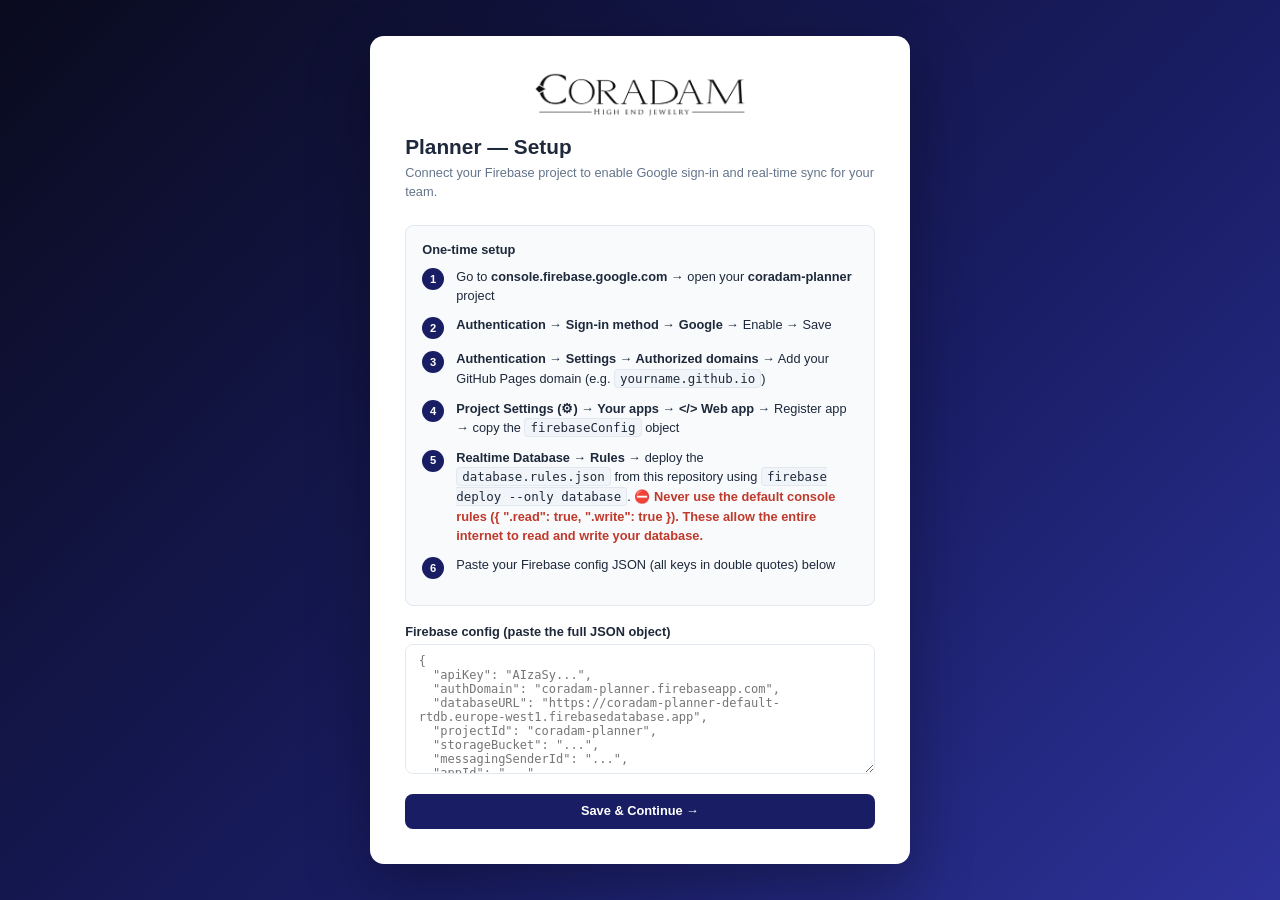
==== index.html @ 87c9b2e6 "Adding team manager role" ====
<!DOCTYPE html>
<html lang="en">
<head>
  <meta charset="UTF-8">
  <meta name="viewport" content="width=device-width, initial-scale=1.0">
  <title>Coradam Planner</title>
  <link rel="icon" type="image/x-icon" href="favicon.ico">
  <link rel="apple-touch-icon" href="favicon-192.png">

  <script src="https://www.gstatic.com/firebasejs/9.23.0/firebase-app-compat.js"></script>
  <script src="https://www.gstatic.com/firebasejs/9.23.0/firebase-auth-compat.js"></script>
  <script src="https://www.gstatic.com/firebasejs/9.23.0/firebase-database-compat.js"></script>
  <script src="https://www.gstatic.com/firebasejs/9.23.0/firebase-storage-compat.js"></script>

  <meta http-equiv="Content-Security-Policy" content="
    default-src 'self';
    script-src 'self' https://www.gstatic.com https://apis.google.com https://*.firebasedatabase.app;
    style-src 'self';
    img-src 'self' data: https://lh3.googleusercontent.com https://*.googleusercontent.com https:;
    connect-src 'self' https://www.gstatic.com https://*.googleapis.com https://*.firebaseapp.com https://*.firebasedatabase.app wss://*.firebasedatabase.app https://*.firebaseio.com wss://*.firebaseio.com https://securetoken.googleapis.com https://identitytoolkit.googleapis.com https://www.googleapis.com https://firebasestorage.googleapis.com;
    frame-src 'self' https://accounts.google.com https://*.firebaseapp.com https://*.google.com;
    font-src 'self';
    object-src 'none';
    base-uri 'self';
  ">

  <link rel="stylesheet" href="style.css">
</head>
<body>
<div class="spin-ov" id="spin"><div class="spinner"></div></div>
<div class="toast" id="toast"></div>
<div id="tip"></div>

<!-- ══════════════════════════════
     SETUP SCREEN
══════════════════════════════ -->
<div id="s-setup" class="screen">
  <div class="center-bg">
    <div class="center-card mw-540">
      <img src="coradam-logo.png" alt="Coradam" class="logo-h48">
      <div class="card-h">Planner — Setup</div>
      <p class="card-sub">Connect your Firebase project to enable Google sign-in and real-time sync for your team.</p>

      <div class="info-box">
        <p class="info-box-title">One-time setup</p>
        <div class="step"><div class="step-n">1</div><div>Go to <strong>console.firebase.google.com</strong> → open your <strong>coradam-planner</strong> project</div></div>
        <div class="step"><div class="step-n">2</div><div><strong>Authentication → Sign-in method → Google</strong> → Enable → Save</div></div>
        <div class="step"><div class="step-n">3</div><div><strong>Authentication → Settings → Authorized domains</strong> → Add your GitHub Pages domain (e.g. <code>yourname.github.io</code>)</div></div>
        <div class="step"><div class="step-n">4</div><div><strong>Project Settings (⚙) → Your apps → &lt;/&gt; Web app</strong> → Register app → copy the <code>firebaseConfig</code> object</div></div>
        <div class="step"><div class="step-n">5</div><div><strong>Realtime Database → Rules</strong> → deploy the <code>database.rules.json</code> from this repository using <code>firebase deploy --only database</code>. <strong class="step-warning">⛔ Never use the default console rules ({ ".read": true, ".write": true }). These allow the entire internet to read and write your database.</strong></div></div>
        <div class="step"><div class="step-n">6</div><div>Paste your Firebase config JSON (all keys in double quotes) below</div></div>
      </div>

      <div class="fg">
        <label class="lbl">Firebase config (paste the full JSON object)</label>
        <textarea id="setup-cfg" class="inp ta textarea-code" placeholder='{&#10;  "apiKey": "AIzaSy...",&#10;  "authDomain": "coradam-planner.firebaseapp.com",&#10;  "databaseURL": "https://coradam-planner-default-rtdb.europe-west1.firebasedatabase.app",&#10;  "projectId": "coradam-planner",&#10;  "storageBucket": "...",&#10;  "messagingSenderId": "...",&#10;  "appId": "..."&#10;}'></textarea>
      </div>
      <div id="setup-err" class="err-msg"></div>
      <button id="btn-setup-save" class="btn btn-p btn-blk">Save &amp; Continue →</button>
    </div>
  </div>
</div>

<!-- ══════════════════════════════
     LOGIN SCREEN
══════════════════════════════ -->
<div id="s-login" class="screen">
  <div class="center-bg">
    <div class="center-card mw-360">
      <img src="coradam-logo.png" alt="Coradam" class="logo-h52">
      <p class="card-sub">Sign in with your Coradam Google account to continue.</p>
      <button id="btn-google-signin" class="btn-google">
        <svg class="g-logo" viewBox="0 0 48 48"><path fill="#EA4335" d="M24 9.5c3.54 0 6.71 1.22 9.21 3.6l6.85-6.85C35.9 2.38 30.47 0 24 0 14.62 0 6.51 5.38 2.56 13.22l7.98 6.19C12.43 13.72 17.74 9.5 24 9.5z"/><path fill="#4285F4" d="M46.98 24.55c0-1.57-.15-3.09-.38-4.55H24v9.02h12.94c-.58 2.96-2.26 5.48-4.78 7.18l7.73 6c4.51-4.18 7.09-10.36 7.09-17.65z"/><path fill="#FBBC05" d="M10.53 28.59c-.48-1.45-.76-2.99-.76-4.59s.27-3.14.76-4.59l-7.98-6.19C.92 16.46 0 20.12 0 24c0 3.88.92 7.54 2.56 10.78l7.97-6.19z"/><path fill="#34A853" d="M24 48c6.48 0 11.93-2.13 15.89-5.81l-7.73-6c-2.18 1.48-4.97 2.31-8.16 2.31-6.26 0-11.57-4.22-13.47-9.91l-7.98 6.19C6.51 42.62 14.62 48 24 48z"/></svg>
        Sign in with Google
      </button>
      <div id="login-err" class="err-msg login-err-mt"></div>
      <p class="auth-note">Only <strong>@coradam.com</strong> accounts are authorised.</p>
      <button id="btn-setup-reset" class="btn btn-s btn-sm cfg-btn">⚙ Change Firebase config</button>
    </div>
  </div>
</div>

<!-- CONTROLLER CALENDAR -->
<div id="s-cal" class="screen">
  <header class="hdr">
    <div class="hdr-l">
      <img src="coradam-logo.png" class="hdr-logo" alt="Coradam">
      <span id="hdr-cal-name" class="hdr-meta"></span>
    </div>

    <div class="hdr-r">
      <div class="hdr-actions hdr-actions-main">
        <button class="btn btn-avail btn-sm" id="btn-avail-open">🗓 Set Availability</button>
      </div>

      <div class="hdr-actions hdr-actions-user">
        <img id="hdr-avatar" class="hdr-avatar d-none" src="" alt="">
        <span class="hdr-name" id="hdr-cal-user"></span>
        <button class="btn btn-g btn-sm" id="btn-go-profile">⚙</button>
        <button class="btn btn-g btn-sm" id="btn-signout-cal">Sign out</button>
      </div>
    </div>
  </header>

  <div class="cal-wrap">
    <div class="cal-nav">
      <div class="cal-nav-side cal-nav-prev">
        <button class="btn btn-s btn-sm" id="btn-cal-prev">← Prev</button>
      </div>

      <div class="cal-nav-main">
        <div class="cal-lbl" id="cal-lbl"></div>

        <div class="vt-btns">
          <button class="vt-btn on" id="vt-month">Month</button>
          <button class="vt-btn" id="vt-week">Week</button>
          <button class="vt-btn" id="vt-list">List</button>
        </div>

        <div class="legend" id="cal-legend">
          <div class="leg-i"><div class="leg-d ld-f"></div>Full Day</div>
          <div class="leg-i"><div class="leg-d ld-a"></div>Half AM</div>
          <div class="leg-i"><div class="leg-d ld-p"></div>Half PM</div>
          <div class="leg-i"><div class="leg-d ld-av"></div>Available</div>
          <div class="leg-i"><div class="leg-d ld-un"></div>Unavailable</div>
        </div>
      </div>

      <div class="cal-nav-side cal-nav-next">
        <button class="btn btn-s btn-sm" id="btn-cal-next">Next →</button>
      </div>
    </div>

    <div class="cal-grid" id="cal-grid">
      <div class="cal-hdr">Mon</div><div class="cal-hdr">Tue</div><div class="cal-hdr">Wed</div>
      <div class="cal-hdr">Thu</div><div class="cal-hdr">Fri</div><div class="cal-hdr">Sat</div>
      <div class="cal-hdr">Sun</div>
    </div>
    <div id="cal-week" class="d-none"></div>
    <div id="cal-list" class="d-none"></div>
  </div>
</div>

<!-- ADMIN DASHBOARD -->
<div id="s-adm" class="screen">
  <header class="hdr">
    <div class="hdr-l">
      <img src="coradam-logo.png" class="hdr-logo" alt="Coradam">
    </div>

    <div class="hdr-r">
      <div class="hdr-actions hdr-actions-main">
        <div class="ntabs">
          <div class="ntab on" id="nt-tl">Timeline</div>
          <div class="ntab" id="nt-wk">Week</div>
          <div class="ntab" id="nt-ls">List</div>
          <div class="ntab" id="nt-rp">Reports</div>
        </div>
      </div>

      <div class="hdr-actions hdr-actions-user">
        <button class="btn btn-g btn-sm" id="btn-adm-refresh">↻</button>
        <button class="btn btn-g btn-sm" id="btn-adm-csv">⬆ CSV</button>
        <button class="btn btn-g btn-sm" id="btn-adm-offday">🏖 Off Day</button>
        <button class="btn btn-g btn-sm" id="btn-adm-settings">⚙ Settings</button>
        <img id="adm-avatar" class="hdr-avatar d-none" src="" alt="">
        <button class="btn btn-g btn-sm" id="btn-signout-adm">Sign out</button>
      </div>
    </div>
  </header>

  <div class="adm-wrap">
    <div class="stats-grid" id="adm-stats"></div>
    <div class="country-bar" id="country-bar"></div>

    <div class="fbar" id="adm-fbar">
      <div class="fg-f">
        <span class="flbl">Month</span>
        <input type="month" id="f-mo" class="fsel">
      </div>
      <div class="fg-f">
        <span class="flbl">Controller</span>
        <select id="f-us" class="fsel"><option value="">All controllers</option></select>
      </div>
      <div class="fg-f">
        <span class="flbl">Client</span>
        <select id="f-cl" class="fsel"><option value="">All clients</option></select>
      </div>
      <div class="fg-f">
        <span class="flbl">Factory</span>
        <select id="f-fa" class="fsel"><option value="">All factories</option></select>
      </div>
      <button class="btn btn-s btn-sm adm-clear-btn" id="btn-adm-clear">✕ Clear</button>
    </div>

    <div id="vw-tl">
      <div class="cal-nav adm-nav">
        <div class="cal-nav-side cal-nav-prev">
          <button class="btn btn-s btn-sm" id="btn-adm-prev">← Prev</button>
        </div>

        <div class="cal-nav-main">
          <div class="cal-lbl" id="adm-lbl"></div>
        </div>

        <div class="cal-nav-side cal-nav-next">
          <button class="btn btn-s btn-sm" id="btn-adm-next">Next →</button>
        </div>
      </div>

      <div class="tl-scroll">
        <table class="tl" id="tl-tbl"></table>
      </div>

      <div class="leg-row">
        <span class="leg-label">Each cell: AM ▲ / PM ▼</span>
        <div class="leg-i"><div class="leg-sw" style="background:var(--full)"></div>Booked (any slot)</div>
        <div class="leg-i"><div class="leg-sw leg-sw-avail"></div>Available</div>
        <div class="leg-i"><div class="leg-sw leg-sw-unavail"></div>Unavailable</div>
        <div class="leg-i"><div class="leg-sw" style="background:#fb923c"></div>Holiday</div>
        <div class="leg-i"><div class="leg-sw" style="background:#f472b6"></div>Sick day</div>
        <div class="leg-i"><div class="leg-sw leg-sw-free"></div>Free — click to book</div>
      </div>
    </div>

    <div id="vw-wk" class="d-none"><div id="wk-content"></div></div>
    <div id="vw-ls" class="d-none"><div id="ls-content"></div></div>

    <div id="vw-rp" style="display:none">
      <div class="rp-toolbar">
        <div class="rp-tb-grp">
          <label class="flbl">Year</label>
          <select id="rp-year" class="fsel"></select>
        </div>
        <div class="rp-tb-grp">
          <label class="flbl">Month</label>
          <select id="rp-month" class="fsel">
            <option value="0">Full year</option>
            <option value="1">January</option>
            <option value="2">February</option>
            <option value="3">March</option>
            <option value="4">April</option>
            <option value="5">May</option>
            <option value="6">June</option>
            <option value="7">July</option>
            <option value="8">August</option>
            <option value="9">September</option>
            <option value="10">October</option>
            <option value="11">November</option>
            <option value="12">December</option>
            <option disabled>──────────</option>
            <option value="q1">Q1 — Jan · Feb · Mar</option>
            <option value="q2">Q2 — Apr · May · Jun</option>
            <option value="q3">Q3 — Jul · Aug · Sep</option>
            <option value="q4">Q4 — Oct · Nov · Dec</option>
          </select>
        </div>
        <button class="btn btn-p btn-sm" id="btn-rp-apply">Apply</button>
      </div>

      <div class="rp-section">
        <div class="rp-card">
          <div class="rp-card-t">Controller Utilisation</div>
          <div class="rp-util-legend">
            <span class="rp-leg-dot rp-leg-full"></span>Full Day booked
            <span class="rp-leg-dot rp-leg-am"></span>Half AM booked
            <span class="rp-leg-dot rp-leg-pm"></span>Half PM booked
            <span class="rp-leg-dot" style="background:#86efac"></span>Available (unbooked)
          </div>
          <div id="rp-util-body"></div>
        </div>
      </div>

      <div class="rp-grid">
        <div class="rp-card">
          <div class="rp-card-t">Bookings by Client</div>
          <div id="rp-cli-body"></div>
        </div>
        <div class="rp-card">
          <div class="rp-card-t">Quantity Trend</div>
          <div id="rp-trend-body"></div>
        </div>
      </div>
    </div>
  </div>
</div>

<!-- ══════════════════════════════
     SETTINGS
══════════════════════════════ -->
<div id="s-set" class="screen">
  <header class="hdr">
    <div class="hdr-l"><img src="coradam-logo.png" class="hdr-logo" alt="Coradam"> <span class="sett-sub">Settings</span></div>
    <div class="hdr-r">
      <button class="btn btn-g btn-sm" id="hdr-set-back">← Back</button>
      <button class="btn btn-g btn-sm" id="btn-signout-set">Sign out</button>
    </div>
  </header>
  <div class="set-wrap">
    <div id="set-admin-tabs">
      <div class="stabs">
        <div class="stab on" id="stab-users">👥 Controllers</div>
        <div class="stab" id="stab-clients">🏭 Clients</div>
        <div class="stab" id="stab-data">💾 Data</div>
        <div class="stab" id="stab-freshbooks">🔗 Freshbooks</div>
      </div>

      <div id="gt-users" class="gtab on">
        <div class="set-card">
          <div class="set-head"><span>Controllers</span><button class="btn btn-p btn-sm" id="btn-invite-ctrl">+ Add Team Member</button></div>
          <div class="ov-x-auto"><table class="utab">
            <thead><tr><th>Name</th><th>Email</th><th>Country</th><th>Clients</th><th>Status</th><th>Edit</th></tr></thead>
            <tbody id="u-tbody"></tbody>
          </table></div>
        </div>
        <!-- Team Managers section (shown when at least one team_manager exists) -->
        <div class="set-card set-card-mt" id="u-mgr-section" style="display:none">
          <div class="set-head"><span>Team Managers</span></div>
          <div class="ov-x-auto"><table class="utab">
            <thead><tr><th>Name</th><th>Email</th><th>Assigned Controllers</th><th>Status</th><th>Edit</th></tr></thead>
            <tbody id="u-mgr-tbody"></tbody>
          </table></div>
        </div>
      </div>

      <div id="gt-clients" class="gtab">
        <div class="set-card">
          <div class="set-head"><span>Client List</span><div class="set-head-flex"><button class="btn btn-s btn-sm" id="btn-import-csv">⬆ Import from CSV</button><button class="btn btn-p btn-sm" id="btn-add-client">+ Add client</button></div></div>
          <div class="ov-x-auto"><table class="utab">
            <thead><tr><th>Client</th><th>Factories</th><th>Assigned controllers</th><th>Edit</th></tr></thead>
            <tbody id="c-tbody"></tbody>
          </table></div>
        </div>
      </div>

      <div id="gt-data" class="gtab">
        <div class="set-card">
          <div class="set-head">Danger Zone</div>
          <div class="danger-zone-btns">
            <button class="btn btn-d btn-sm" id="btn-wipe-all">⚠ Wipe ALL data</button>
            <button class="btn btn-s btn-sm" id="btn-change-cfg">🔧 Change Firebase config</button>
          </div>
        </div>
      </div>

      <div id="gt-freshbooks" class="gtab">
        <div class="tbl-empty">Loading Freshbooks…</div>
      </div>
    </div>

    <div id="set-profile" class="d-none mt-1rem">
      <div class="set-card">
        <div class="set-head">My Profile</div>
        <div class="p-1rem">
          <div class="fg">
            <label class="lbl">Country</label>
            <select id="profile-country" class="sel">
              <option value="">Select your country…</option>
              <option>Italy</option><option>Thailand</option><option>France</option>
              <option>Portugal</option><option>Spain</option><option>India</option>
            </select>
          </div>
          <button class="btn btn-p btn-sm" id="btn-save-profile">Save</button>
        </div>
      </div>
    </div>
  </div>
</div>

<!-- ══════════════════════════════
     MANAGER DASHBOARD (team_manager role)
══════════════════════════════ -->
<div id="s-mgr" class="screen">
  <header class="hdr">
    <div class="hdr-l">
      <img src="coradam-logo.png" class="hdr-logo" alt="Coradam">
      <span class="hdr-meta">Team Manager</span>
    </div>
    <div class="hdr-r">
      <div class="hdr-actions hdr-actions-user">
        <button class="btn btn-g btn-sm" id="btn-mgr-settings">⚙</button>
        <button class="btn btn-g btn-sm" id="btn-signout-mgr">Sign out</button>
      </div>
    </div>
  </header>

  <div class="mgr-wrap">
    <!-- Controller selector tabs -->
    <div class="mgr-ctrl-bar" id="mgr-ctrl-bar"></div>

    <!-- Controller panel -->
    <div class="mgr-panel" id="mgr-panel" style="display:none">
      <div class="mgr-panel-head">
        <div class="mgr-ctrl-name" id="mgr-ctrl-name"></div>
        <div class="mgr-panel-actions">
          <div class="mgr-nav" id="mgr-nav">
            <button class="btn btn-s btn-sm" id="btn-mgr-prev">← Prev</button>
            <span class="mgr-month-lbl" id="mgr-month-lbl"></span>
            <button class="btn btn-s btn-sm" id="btn-mgr-next">Next →</button>
          </div>
          <button class="btn btn-p btn-sm" id="btn-mgr-book" style="display:none">+ Booking</button>
          <button class="btn btn-avail btn-sm" id="btn-mgr-avail" style="display:none">🗓 Set Availability</button>
        </div>
      </div>

      <div class="mgr-tabs">
        <div class="mgr-tab on" id="mgr-tab-bookings">📌 Bookings</div>
        <div class="mgr-tab" id="mgr-tab-avail">🗓 Availability</div>
        <div class="mgr-tab" id="mgr-tab-docs">📁 Documents</div>
      </div>

      <div class="mgr-body" id="mgr-content-body"></div>
    </div>
  </div>
</div>

<!-- ══════════════════════════════
     MODALS
══════════════════════════════ -->

<!-- Booking modal -->
<div class="mov" id="m-slot">
  <div class="modal">
    <div class="mtitle" id="ms-title">Add Booking</div>
    <input type="hidden" id="ms-id">
    <input type="hidden" id="ms-for">
    <div id="ms-for-name" class="booking-for-note">👤 Booking for: <strong id="ms-for-label"></strong></div>
    <!-- Date — hidden in range/weekdays modes -->
    <div id="ms-single-date" class="fg">
      <label class="lbl">Date</label>
      <input type="date" id="ms-date" class="inp">
    </div>

    <!-- Recurrence (Add mode only — hidden in Edit) -->
    <div id="ms-recur-wrap">
      <div class="fg">
        <label class="lbl">Repeat <span class="lbl-opt">(opt.)</span></label>
        <select id="ms-repeat" class="sel">
          <option value="none">No repeat — single date</option>
          <option value="range">Date range — consecutive days</option>
          <option value="weekly">Weekly — same weekday, every week</option>
          <option value="weekdays">Custom days — choose weekdays + period</option>
          <option value="monthly">Monthly — same date each month</option>
        </select>
      </div>
      <div id="ms-rdate-range" class="d-none">
        <div class="row2">
          <div class="fg"><label class="lbl">From</label><input type="date" id="ms-from" class="inp"></div>
          <div class="fg"><label class="lbl">To</label><input type="date" id="ms-to" class="inp"></div>
        </div>
      </div>
      <div id="ms-runtil-wrap" class="fg d-none">
        <label class="lbl">Repeat until</label>
        <input type="date" id="ms-until" class="inp">
      </div>
      <div id="ms-rwd-wrap" class="fg d-none">
        <label class="lbl">Days of the week</label>
        <div class="wd-btns" id="ms-wd-btns">
          <button class="wd-btn" data-wd="0">Mon</button>
          <button class="wd-btn" data-wd="1">Tue</button>
          <button class="wd-btn" data-wd="2">Wed</button>
          <button class="wd-btn" data-wd="3">Thu</button>
          <button class="wd-btn" data-wd="4">Fri</button>
          <button class="wd-btn" data-wd="5">Sat</button>
          <button class="wd-btn" data-wd="6">Sun</button>
        </div>
      </div>
    </div>

    <div class="fg">
      <label class="lbl">Time slot</label>
      <div class="slot-btns">
        <button class="slt-btn" id="sb-f">🌅 Full Day</button>
        <button class="slt-btn" id="sb-a">🌤 Half AM</button>
        <button class="slt-btn" id="sb-p">🌇 Half PM</button>
      </div>
      <input type="hidden" id="ms-type">
    </div>
    <div class="fg"><label class="lbl">Client</label><select id="ms-client" class="sel"><option value="">Select client…</option></select></div>
    <div class="fg"><label class="lbl">Factory</label><select id="ms-factory" class="sel"><option value="">Select factory…</option></select></div>
    <div class="row2">
      <div class="fg"><label class="lbl">Expected Qty <span class="lbl-opt">(opt.)</span></label><input type="number" id="ms-eqty" class="inp inp-num" placeholder="—" min="0" step="1"></div>
      <div class="fg"><label class="lbl">Final Qty <span class="lbl-opt">(opt.)</span></label><input type="number" id="ms-fqty" class="inp inp-num" placeholder="—" min="0" step="1"></div>
    </div>
    <div class="fg"><label class="lbl">Notes <span class="lbl-opt">(opt.)</span></label><textarea id="ms-notes" class="inp ta" placeholder="Additional notes…"></textarea></div>
    <!-- Documents section — visible in edit mode only -->
    <div class="fg" id="ms-docs-wrap" style="display:none">
      <label class="lbl">Documents</label>
      <div id="ms-docs-list" class="docs-list"></div>
      <label class="btn btn-s btn-sm docs-upload-btn" id="ms-doc-upload-lbl">
        ⬆ Upload document
        <input type="file" id="ms-doc-input" accept=".pdf,.xlsx,.xls,.csv,.jpg,.jpeg,.png,.gif,.webp,.mp4,.mov,.avi" style="display:none">
      </label>
      <div id="ms-doc-status"></div>
    </div>
    <div id="ms-err" class="err-msg"></div>
    <div class="mfoot">
      <button class="btn btn-d btn-sm ml d-none" id="ms-del">Delete</button>
      <button class="btn btn-s" id="btn-cancel-slot">Cancel</button>
      <button class="btn btn-p" id="btn-save-slot">Save booking</button>
    </div>
  </div>
</div>

<!-- Day action picker -->
<div class="mov" id="m-day">
  <div class="modal modal-sm">
    <div class="mtitle" id="m-day-title">What would you like to do?</div>
    <div class="flex-col-gap">
      <button class="btn btn-p btn-blk" id="btn-day-book">📌 Add a booking</button>
      <button class="btn btn-avail btn-blk" id="btn-day-avail">🗓 Set availability for this day</button>
    </div>
    <div class="mfoot mfoot-mt">
      <button class="btn btn-s" id="btn-cancel-day">Cancel</button>
    </div>
  </div>
</div>

<!-- Availability modal -->
<div class="mov" id="m-avail">
  <div class="modal modal-lg">
    <div class="mtitle" id="ma-title">Set Availability</div>
    <input type="hidden" id="ma-id">
    <input type="hidden" id="ma-for">
    <div id="ma-for-note" class="booking-for-note" style="display:none">🗓 Setting availability for: <strong id="ma-for-label"></strong></div>

    <div class="fg">
      <label class="lbl">Status</label>
      <div class="avail-btns">
        <button class="av-btn" id="av-yes">✅ Available</button>
        <button class="av-btn" id="av-no">🚫 Unavailable</button>
      </div>
      <input type="hidden" id="ma-type">
    </div>

    <div class="fg">
      <label class="lbl">Time slot</label>
      <div class="slot-btns">
        <button class="slt-btn" id="ma-sb-f">🌅 Full Day</button>
        <button class="slt-btn" id="ma-sb-a">🌤 Half AM</button>
        <button class="slt-btn" id="ma-sb-p">🌇 Half PM</button>
      </div>
      <input type="hidden" id="ma-slot">
    </div>

    <div class="fg">
      <label class="lbl">Repeat</label>
      <select id="ma-repeat" class="sel">
        <option value="none">No repeat — single date</option>
        <option value="range">Date range — from … to …</option>
        <option value="weekly">Weekly — every week on this day</option>
        <option value="monthly">Monthly — every month on this date</option>
      </select>
    </div>

    <div id="ma-date-single" class="fg">
      <label class="lbl">Date</label>
      <input type="date" id="ma-date" class="inp">
    </div>

    <div id="ma-date-range" class="d-none">
      <div class="row2">
        <div class="fg"><label class="lbl">From</label><input type="date" id="ma-from" class="inp"></div>
        <div class="fg"><label class="lbl">To</label><input type="date" id="ma-to" class="inp"></div>
      </div>
    </div>

    <div id="ma-until-wrap" class="fg d-none">
      <label class="lbl">Repeat until</label>
      <input type="date" id="ma-until" class="inp">
    </div>

    <div class="fg"><label class="lbl">Note <span class="lbl-opt">(opt.)</span></label><input type="text" id="ma-note" class="inp" placeholder="e.g. School holidays"></div>

    <div id="ma-err" class="err-msg"></div>
    <div class="mfoot">
      <button class="btn btn-d btn-sm ml d-none" id="ma-del">Delete rule</button>
      <button class="btn btn-s" id="btn-cancel-avail">Cancel</button>
      <button class="btn btn-p" id="btn-save-avail">Save</button>
    </div>
  </div>
</div>

<!-- User edit modal (admin) -->
<div class="mov" id="m-user">
  <div class="modal">
    <div class="mtitle" id="mu-title">Edit</div>
    <input type="hidden" id="mu-uid">
    <div class="fg"><label class="lbl">Country</label>
      <select id="mu-country" class="sel">
        <option value="">Select…</option>
        <option>Italy</option><option>Thailand</option><option>France</option>
        <option>Portugal</option><option>Spain</option><option>India</option>
      </select>
    </div>
    <!-- Controller section: clients + weekly availability (for role=controller) -->
    <div id="mu-client-section">
      <div class="fg">
        <label class="lbl">Assigned clients</label>
        <div class="chk-list" id="mu-clients"></div>
      </div>
    </div>
    <div id="mu-avail-section">
      <div class="fg">
        <label class="lbl">Default weekly availability</label>
        <div class="av-week-grid" id="mu-avail-grid">
          <!-- Mon–Fri columns built by Sett.editUser() -->
        </div>
      </div>
    </div>
    <!-- Manager section: assigned controllers (for role=team_manager) -->
    <div id="mu-ctrl-section" style="display:none">
      <div class="fg">
        <label class="lbl">Assigned controllers</label>
        <div class="chk-list" id="mu-controllers"></div>
      </div>
    </div>
    <div id="mu-err" class="err-msg"></div>
    <div class="mfoot">
      <button class="btn btn-s" id="btn-cancel-user">Cancel</button>
      <button class="btn btn-p" id="btn-save-user">Save</button>
    </div>
  </div>
</div>

<!-- Invite modal (controller or team manager) -->
<div class="mov" id="m-invite">
  <div class="modal">
    <div class="mtitle">Add Team Member</div>
    <div class="fg">
      <label class="lbl">Coradam email address</label>
      <input type="email" id="inv-email" class="inp" placeholder="firstname.lastname@coradam.com">
    </div>
    <div class="fg">
      <label class="lbl">Role</label>
      <select id="inv-role" class="sel">
        <option value="controller">Controller</option>
        <option value="team_manager">Team Manager</option>
      </select>
    </div>
    <div class="fg" id="inv-country-wrap">
      <label class="lbl">Country</label>
      <select id="inv-country" class="sel">
        <option value="">Select…</option>
        <option>Italy</option><option>Thailand</option><option>France</option>
        <option>Portugal</option><option>Spain</option><option>India</option>
      </select>
    </div>
    <div id="inv-err" class="err-msg"></div>
    <div class="mfoot">
      <button class="btn btn-s" id="btn-cancel-invite">Cancel</button>
      <button class="btn btn-p" id="btn-do-invite">Add</button>
    </div>
  </div>
</div>

<!-- Client modal -->
<div class="mov" id="m-client">
  <div class="modal modal-lg">
    <div class="mtitle" id="mc-title">Add Client</div>
    <input type="hidden" id="mc-id">
    <div class="fg"><label class="lbl">Client name</label><input type="text" id="mc-name" class="inp" placeholder="e.g. Renault"></div>
    <div class="fg"><label class="lbl">Factories / sites <span class="lbl-opt">(one per line)</span></label><textarea id="mc-facs" class="inp ta" placeholder="Flins&#10;Douai&#10;Maubeuge"></textarea></div>
    <div class="fg"><label class="lbl">Assign to controllers</label><div class="chk-list" id="mc-users"></div></div>
    <div id="mc-err" class="err-msg"></div>
    <div class="mfoot">
      <button class="btn btn-d btn-sm ml d-none" id="mc-del">Delete</button>
      <button class="btn btn-s" id="btn-cancel-client">Cancel</button>
      <button class="btn btn-p" id="btn-save-client">Save</button>
    </div>
  </div>
</div>

<!-- Off Day modal (Super Admin only) -->
<div class="mov" id="m-offday">
  <div class="modal modal-lg">
    <div class="mtitle">Off Day — Holiday &amp; Sick Days</div>

    <div class="fg">
      <label class="lbl">Controller</label>
      <select id="od-uid" class="sel"><option value="">Select controller…</option></select>
    </div>

    <div class="fg">
      <label class="lbl">Type</label>
      <div class="avail-btns">
        <button type="button" class="av-btn" id="od-hol">🏖 Holiday</button>
        <button type="button" class="av-btn" id="od-sick">🤒 Sick Day</button>
      </div>
      <input type="hidden" id="od-type">
    </div>

    <div class="row2">
      <div class="fg"><label class="lbl">From</label><input type="date" id="od-from" class="inp"></div>
      <div class="fg"><label class="lbl">To</label><input type="date" id="od-to" class="inp"></div>
    </div>
    <div class="fg"><label class="lbl">Note <span class="lbl-opt">(opt.)</span></label><input type="text" id="od-note" class="inp" placeholder="e.g. Summer holidays, Food poisoning…"></div>
    <div id="od-err" class="err-msg"></div>

    <div class="mfoot">
      <button class="btn btn-s" id="btn-cancel-offday">Cancel</button>
      <button class="btn btn-p" id="btn-save-offday">Save Off Day</button>
    </div>

    <div class="od-sep"></div>
    <div class="lbl">Recorded off days</div>
    <div id="od-list" style="margin-top:.4rem"></div>
  </div>
</div>

<script src="app.js"></script>
</body>
</html>
---- style.css ----
:root{
  --p:#191d64;--pd:#12154a;--pl:#2d3299;
  --bg:#f1f5f9;--card:#fff;--bdr:#e2e8f0;
  --tx:#1e293b;--txs:#64748b;
  --full:#3b82f6;--am:#10b981;--pm:#f59e0b;
  --avail:#16a34a;--unavail:#dc2626;
  --danger:#ef4444;
  --r:8px;
  --sh:0 1px 3px rgba(0,0,0,.1),0 1px 2px rgba(0,0,0,.06);
  --shm:0 4px 6px -1px rgba(0,0,0,.1),0 2px 4px -2px rgba(0,0,0,.06);
}
*{box-sizing:border-box;margin:0;padding:0}
body{font-family:-apple-system,BlinkMacSystemFont,'Segoe UI',Roboto,sans-serif;background:var(--bg);color:var(--tx);min-height:100vh}
.screen{display:none}.screen.active{display:block;animation:fi .18s ease}
@keyframes fi{from{opacity:0;transform:translateY(5px)}to{opacity:1;transform:none}}

/* Header */
.hdr{background:var(--p);color:#fff;padding:0 1.25rem;height:54px;display:flex;align-items:center;justify-content:space-between;position:sticky;top:0;z-index:100;box-shadow:var(--shm)}
.hdr-l{font-size:.95rem;font-weight:700;display:flex;align-items:center;gap:.4rem}
.hdr-logo{height:32px;width:auto;object-fit:contain;filter:brightness(0) invert(1)}
.hdr-r{display:flex;align-items:center;gap:.35rem;flex-wrap:wrap}
.hdr-avatar{width:28px;height:28px;border-radius:50%;object-fit:cover;border:2px solid rgba(255,255,255,.4)}
.hdr-name{font-size:.78rem;opacity:.85}

/* Buttons */
.btn{padding:.42rem .85rem;border-radius:var(--r);border:none;cursor:pointer;font-size:.8rem;font-weight:600;transition:all .14s;display:inline-flex;align-items:center;gap:.32rem;white-space:nowrap;line-height:1}
.btn-p{background:var(--p);color:#fff}.btn-p:hover{background:var(--pd)}
.btn-s{background:#fff;color:var(--tx);border:1.5px solid var(--bdr)}.btn-s:hover{background:var(--bg)}
.btn-g{background:transparent;color:#fff;opacity:.82}.btn-g:hover{opacity:1;background:rgba(255,255,255,.13)}
.btn-d{background:var(--danger);color:#fff}.btn-d:hover{background:#dc2626}
.btn-avail{background:#dcfce7;color:#166534;border:1.5px solid #bbf7d0}.btn-avail:hover{background:#bbf7d0}
.btn-sm{padding:.28rem .6rem;font-size:.75rem}
.btn-blk{width:100%;justify-content:center;padding:.7rem}

/* Forms */
.fg{margin-bottom:1rem}
.lbl{display:block;font-size:.8rem;font-weight:600;margin-bottom:.32rem;color:var(--tx)}
.lbl-opt{font-weight:400;color:var(--txs);font-size:.75rem}
.inp,.sel{width:100%;padding:.54rem .78rem;border:1.5px solid var(--bdr);border-radius:var(--r);font-size:.875rem;color:var(--tx);background:#fff;outline:none;transition:border-color .14s}
.inp:focus,.sel:focus{border-color:var(--p);box-shadow:0 0 0 3px rgba(29,78,216,.1)}
.ta{resize:vertical;min-height:72px}
.inp-num{-moz-appearance:textfield}.inp-num::-webkit-inner-spin-button{opacity:1}
.row2{display:grid;grid-template-columns:1fr 1fr;gap:.75rem}
.err-msg{display:none;color:var(--danger);font-size:.76rem;margin-bottom:.6rem;line-height:1.55}
.err-msg code{background:#fee2e2;border-color:#fca5a5;color:#991b1b}

/* Slot toggle */
.slot-btns{display:flex;gap:.45rem}
.slt-btn{flex:1;padding:.5rem;border:2px solid var(--bdr);border-radius:var(--r);background:#fff;cursor:pointer;font-size:.75rem;font-weight:700;text-align:center;transition:all .14s;color:var(--txs)}
.slt-btn.on-full{border-color:var(--full);background:#eef0fb;color:var(--full)}
.slt-btn.on-am{border-color:var(--am);background:#ecfdf5;color:#065f46}
.slt-btn.on-pm{border-color:var(--pm);background:#fffbeb;color:#92400e}

/* Avail toggle */
.avail-btns{display:flex;gap:.45rem}
.av-btn{flex:1;padding:.5rem;border:2px solid var(--bdr);border-radius:var(--r);background:#fff;cursor:pointer;font-size:.78rem;font-weight:700;text-align:center;transition:all .14s;color:var(--txs)}
.av-btn.on-yes{border-color:#16a34a;background:#f0fdf4;color:#166534}
.av-btn.on-no{border-color:#dc2626;background:#fef2f2;color:#991b1b}
.av-btn.on{border-color:var(--p);background:var(--p);color:#fff}

/* Weekday picker (booking recurrence) */
.wd-btns{display:flex;gap:.28rem}
.wd-btn{flex:1;padding:.38rem .2rem;border:1.5px solid var(--bdr);border-radius:var(--r);background:#fff;cursor:pointer;font-size:.72rem;font-weight:700;text-align:center;color:var(--txs);transition:all .13s;min-width:0}
.wd-btn:hover{border-color:var(--pl);color:var(--p)}
.wd-btn.on{background:var(--p);color:#fff;border-color:var(--p)}

/* Calendar */
.cal-wrap{padding:1rem 1.2rem;max-width:920px;margin:0 auto}
.cal-nav{display:flex;align-items:center;justify-content:space-between;margin-bottom:.9rem;gap:.5rem}
.cal-lbl{font-size:1.1rem;font-weight:800;text-align:center}
.legend{display:flex;gap:.8rem;flex-wrap:wrap;margin-top:.3rem;justify-content:center}
.vt-btns{display:flex;gap:.3rem;justify-content:center;margin:.35rem 0}
.vt-btn{padding:.22rem .8rem;border-radius:999px;border:1.5px solid var(--bdr);background:#fff;font-size:.72rem;font-weight:700;cursor:pointer;color:var(--txs);transition:all .14s}
.vt-btn.on{background:var(--p);color:#fff;border-color:var(--p)}
/* Week view */
.week-grid{display:grid;grid-template-columns:repeat(7,1fr);gap:.4rem;padding:.75rem}
.week-day{border:1px solid var(--bdr);border-radius:8px;background:#fff;min-height:140px;overflow:hidden}
.week-day.is-today{border-color:var(--p);background:#eef0fb}
.week-day.is-avail{background:#f0fdf4}
.week-day.is-unavail{background:#fef2f2}
.week-day-hdr{background:#f8fafc;padding:.3rem .5rem;font-size:.72rem;font-weight:800;border-bottom:1px solid var(--bdr);display:flex;justify-content:space-between;align-items:center;cursor:pointer}
.week-day-hdr:hover{background:#f1f5f9}
.week-day-hdr .wdn{color:var(--txs)}
.week-day-hdr .wdd{font-size:.9rem;color:var(--tx)}
.week-day-body{padding:.3rem}
/* List view */
.cal-list-wrap{padding:.75rem}
.cl-empty{text-align:center;padding:3rem 1rem;color:var(--txs)}
.cl-month{font-size:.7rem;font-weight:800;text-transform:uppercase;letter-spacing:.06em;color:var(--txs);padding:.5rem .2rem .2rem;margin-top:.5rem}
.cl-row{display:flex;gap:.7rem;align-items:flex-start;padding:.6rem .5rem;border-bottom:1px solid var(--bdr);cursor:pointer;border-radius:6px;transition:background .12s}
.cl-row:hover{background:#f8fafc}
.cl-date{min-width:52px;font-size:.78rem;font-weight:700;color:var(--tx)}
.cl-date-sub{font-size:.65rem;color:var(--txs);font-weight:400}
.cl-info{flex:1;font-size:.82rem}
.cl-client{font-weight:700}
.cl-detail{color:var(--txs);font-size:.75rem;margin-top:.1rem}
.leg-i{display:flex;align-items:center;gap:.28rem;font-size:.68rem;color:var(--txs)}
.leg-d{width:10px;height:10px;border-radius:2px}
.ld-f{background:var(--full)}.ld-a{background:var(--am)}.ld-p{background:var(--pm)}
.ld-av{background:var(--avail)}.ld-un{background:var(--unavail)}

.cal-grid{display:grid;grid-template-columns:repeat(7,1fr);gap:3px}
.cal-hdr{text-align:center;font-size:.68rem;font-weight:800;color:var(--txs);padding:.38rem 0;text-transform:uppercase;letter-spacing:.04em}
.cal-day{min-height:82px;border:1px solid var(--bdr);border-radius:6px;background:#fff;padding:.32rem;cursor:pointer;transition:border-color .13s,box-shadow .13s;position:relative}
.cal-day:hover{border-color:var(--pl);box-shadow:0 0 0 2px rgba(59,130,246,.14)}
.cal-day.is-today{border-color:var(--p);background:#eef0fb}
.cal-day.is-avail{background:#f0fdf4}
.cal-day.is-unavail{background:#fef2f2}
.cal-day.oth{opacity:.28;cursor:default;background:#f8fafc}
.cal-day.oth:hover{border-color:var(--bdr);box-shadow:none}
.dn{font-size:.72rem;font-weight:700;color:var(--txs);margin-bottom:.2rem}
.is-today .dn{color:var(--p)}
.dslots{display:flex;flex-direction:column;gap:2px}
.chip{border-radius:3px;padding:1px 4px;font-size:.64rem;font-weight:700;white-space:nowrap;overflow:hidden;text-overflow:ellipsis;cursor:pointer}
.c-full{background:#e8eaf6;color:#191d64}.c-am{background:#d1fae5;color:#065f46}.c-pm{background:#fef3c7;color:#92400e}
.av-tag{font-size:.6rem;font-weight:800;padding:1px 4px;border-radius:3px;margin-top:1px}
.av-tag-yes{background:#dcfce7;color:#166534}.av-tag-no{background:#fee2e2;color:#991b1b}

/* Admin */
.adm-wrap{padding:1rem 1.2rem;max-width:1440px;margin:0 auto}
.stats-grid{display:grid;grid-template-columns:repeat(auto-fit,minmax(110px,1fr));gap:.55rem;margin-bottom:.9rem}
.stat{background:#fff;border:1px solid var(--bdr);border-radius:var(--r);padding:.75rem;box-shadow:var(--sh);text-align:center}
.sv{font-size:1.5rem;font-weight:800;color:var(--p)}
.sl{font-size:.67rem;color:var(--txs);font-weight:600;margin-top:.1rem}

/* Country filter chips */
.country-bar{display:flex;gap:.4rem;flex-wrap:wrap;margin-bottom:.9rem;align-items:center}
.c-chip{padding:.3rem .75rem;border-radius:999px;border:1.5px solid var(--bdr);background:#fff;cursor:pointer;font-size:.78rem;font-weight:600;transition:all .14s;color:var(--txs)}
.c-chip:hover{border-color:var(--pl);color:var(--p)}
.c-chip.on{background:var(--p);color:#fff;border-color:var(--p)}

.fbar{display:flex;gap:.6rem;flex-wrap:wrap;align-items:flex-end;background:#fff;border:1px solid var(--bdr);border-radius:var(--r);padding:.75rem;margin-bottom:.9rem;box-shadow:var(--sh)}
.fg-f{display:flex;flex-direction:column;gap:.22rem;min-width:110px}
.flbl{font-size:.65rem;font-weight:800;color:var(--txs);text-transform:uppercase;letter-spacing:.05em}
.fsel{padding:.3rem .5rem;border:1.5px solid var(--bdr);border-radius:var(--r);font-size:.8rem;color:var(--tx);background:#fff;outline:none;cursor:pointer}
.fsel:focus{border-color:var(--p)}

/* Nav tabs */
.ntabs{display:flex;background:rgba(255,255,255,.13);border-radius:6px;padding:2px}
.ntab{padding:.26rem .72rem;border-radius:5px;font-size:.75rem;font-weight:700;cursor:pointer;color:rgba(255,255,255,.68);transition:all .14s}
.ntab.on{background:#fff;color:var(--p)}

/* Timeline */
.tl-scroll{overflow-x:auto;border:1px solid var(--bdr);border-radius:var(--r);background:#fff;box-shadow:var(--sh)}
.tl{min-width:800px;border-collapse:collapse;width:100%}
.tl th{background:#f8fafc;padding:.35rem .4rem;font-size:.63rem;font-weight:800;color:var(--txs);text-transform:uppercase;border-bottom:2px solid var(--bdr);white-space:nowrap;position:sticky;top:0;z-index:1;text-align:center}
.tl th:first-child{width:150px;position:sticky;left:0;z-index:2;border-right:2px solid var(--bdr);text-align:left}
.tl td:first-child{position:sticky;left:0;background:#fff;z-index:1;border-right:2px solid var(--bdr)}
.tl tr:hover td{background:#f8fafc}.tl tr:hover td:first-child{background:#f8fafc}
.tl td{padding:.25rem .3rem;border-bottom:1px solid var(--bdr);border-right:1px solid var(--bdr);font-size:.78rem;vertical-align:middle;min-width:34px}
.tl-un{font-weight:700;font-size:.77rem;white-space:nowrap}
.tl-co{font-size:.63rem;color:var(--txs)}
/* Timeline cells — split AM (top) / PM (bottom) half-day bars */
.tl-cell{display:flex;flex-direction:column;gap:1px;min-height:34px;padding:2px}
.tl-half{height:14px;border-radius:2px;width:100%;cursor:pointer;transition:filter .1s}
.tl-half:hover{filter:brightness(.86)}
/* Booking states */
.tl-h-bk-f{background:var(--full)}
.tl-h-bk-a{background:var(--full)} /* Half AM booked: same blue as Full Day */
.tl-h-bk-p{background:var(--full)} /* Half PM booked: same blue as Full Day */
/* Availability states */
.tl-h-av{background:#86efac;cursor:default}
.tl-h-un{background:#fca5a5;cursor:default}
/* Empty — click to add */
.tl-h-empty{background:rgba(0,0,0,.05)}
.tl-h-empty:hover{filter:none;background:rgba(59,130,246,.16)}
.tl-h-hol{background:#fb923c;cursor:default} /* Holiday (orange) */
.tl-h-sick{background:#f472b6;cursor:default} /* Sick day (pink) */
.tc-td{background:#eef0fb!important}
.tl th.tc-td{color:var(--p)}
.wknd-col{background:#fafafa}

/* List */
.ltab{width:100%;border-collapse:collapse;background:#fff;border-radius:var(--r);overflow:hidden;box-shadow:var(--sh)}
.ltab th{background:#f8fafc;padding:.6rem .85rem;text-align:left;font-size:.67rem;font-weight:800;color:var(--txs);text-transform:uppercase;border-bottom:1px solid var(--bdr)}
.ltab td{padding:.5rem .85rem;font-size:.8rem;border-bottom:1px solid var(--bdr);vertical-align:middle}
.ltab tr:last-child td{border-bottom:none}
.ltab tr:hover td{background:#f8fafc}

/* Badges */
.badge{display:inline-flex;align-items:center;padding:.16rem .52rem;border-radius:999px;font-size:.68rem;font-weight:700}
.b-f{background:#e8eaf6;color:#191d64}.b-a{background:#d1fae5;color:#065f46}.b-p{background:#fef3c7;color:#92400e}
.b-adm{background:#fce7f3;color:#9d174d}.b-ctrl{background:#e8eaf6;color:#191d64}
.b-on{background:#dcfce7;color:#166534}.b-off{background:#fee2e2;color:#991b1b}

/* Modal */
.mov{display:none;position:fixed;inset:0;background:rgba(0,0,0,.48);z-index:1000;align-items:center;justify-content:center;padding:1rem}
.mov.open{display:flex}
.modal{background:#fff;border-radius:12px;padding:1.5rem;width:100%;max-width:460px;max-height:93vh;overflow-y:auto;box-shadow:0 20px 60px rgba(0,0,0,.28);animation:fi .17s ease}
.modal-lg{max-width:560px}
.mtitle{font-size:1rem;font-weight:800;margin-bottom:1.1rem}
.mfoot{display:flex;gap:.6rem;justify-content:flex-end;margin-top:1.3rem;flex-wrap:wrap}
.ml{margin-right:auto}

/* Settings */
.set-wrap{padding:1rem 1.2rem;max-width:900px;margin:0 auto}
.set-card{background:#fff;border-radius:var(--r);border:1px solid var(--bdr);margin-bottom:1.2rem;box-shadow:var(--sh);overflow:hidden}
.set-head{padding:.8rem 1.1rem;border-bottom:1px solid var(--bdr);font-weight:800;font-size:.9rem;display:flex;justify-content:space-between;align-items:center}
.stabs{display:flex;border-bottom:2px solid var(--bdr);background:#fff}
.stab{padding:.6rem 1.2rem;font-size:.82rem;font-weight:700;cursor:pointer;border-bottom:2px solid transparent;margin-bottom:-2px;color:var(--txs);transition:all .13s}
.stab.on{color:var(--p);border-bottom-color:var(--p)}
.gtab{display:none;margin-top:1rem}.gtab.on{display:block}
.utab{width:100%;border-collapse:collapse}
.utab th{background:#f8fafc;padding:.5rem .9rem;text-align:left;font-size:.67rem;font-weight:800;color:var(--txs);text-transform:uppercase;border-bottom:1px solid var(--bdr)}
.utab td{padding:.5rem .9rem;font-size:.8rem;border-bottom:1px solid var(--bdr);vertical-align:middle}
.utab tr:last-child td{border-bottom:none}

/* Setup/Login */
.center-bg{min-height:100vh;display:flex;align-items:center;justify-content:center;padding:1rem;background:linear-gradient(135deg,#0a0b1e 0%,#191d64 60%,#2d3299 100%)}
.center-card{background:#fff;border-radius:14px;padding:2.2rem;width:100%;max-width:480px;box-shadow:0 24px 64px rgba(0,0,0,.32)}
.card-ico{text-align:center;font-size:2rem;margin-bottom:.5rem}
.card-h{font-size:1.3rem;font-weight:800;margin-bottom:.25rem}
.card-sub{font-size:.8rem;color:var(--txs);margin-bottom:1.5rem;line-height:1.5}

/* Google sign-in button */
.btn-google{display:flex;align-items:center;justify-content:center;gap:.7rem;padding:.72rem 1.2rem;border-radius:8px;border:1.5px solid var(--bdr);background:#fff;cursor:pointer;font-size:.9rem;font-weight:600;color:var(--tx);width:100%;transition:all .14s;box-shadow:var(--sh)}
.btn-google:hover{background:#f8fafc;border-color:var(--pl)}
.g-logo{width:20px;height:20px}

/* Steps */
.step{display:flex;gap:.75rem;margin-bottom:.65rem;font-size:.8rem;line-height:1.5}
.step-n{background:var(--p);color:#fff;border-radius:50%;width:22px;height:22px;flex-shrink:0;display:flex;align-items:center;justify-content:center;font-size:.7rem;font-weight:800;margin-top:.1rem}
code{background:#f1f5f9;border:1px solid var(--bdr);border-radius:4px;padding:1px 5px;font-size:.78rem;font-family:monospace}

/* Checkbox list */
.chk-list{max-height:170px;overflow-y:auto;border:1.5px solid var(--bdr);border-radius:var(--r);padding:.35rem}
.chk-item{display:flex;align-items:center;gap:.5rem;padding:.28rem .4rem;border-radius:4px;cursor:pointer;font-size:.82rem}
.chk-item:hover{background:#f8fafc}
.chk-item input{cursor:pointer;width:15px;height:15px}

/* Spinner + Toast */
.spin-ov{display:none;position:fixed;inset:0;background:rgba(255,255,255,.72);z-index:2000;align-items:center;justify-content:center}
.spin-ov.on{display:flex}
.spinner{width:38px;height:38px;border:4px solid var(--bdr);border-top-color:var(--p);border-radius:50%;animation:spin .7s linear infinite}
@keyframes spin{to{transform:rotate(360deg)}}
.toast{position:fixed;bottom:1.1rem;left:50%;transform:translateX(-50%) translateY(70px);background:#1e293b;color:#fff;padding:.55rem 1rem;border-radius:8px;font-size:.8rem;font-weight:600;z-index:3000;transition:transform .26s ease;pointer-events:none;white-space:nowrap;max-width:90vw}
.toast.show{transform:translateX(-50%) translateY(0)}
.toast.ok{background:#166534}.toast.bad{background:#991b1b}

/* Tooltip */
#tip{display:none;position:fixed;background:#1e293b;color:#fff;padding:.4rem .7rem;border-radius:6px;font-size:.72rem;z-index:500;pointer-events:none;max-width:230px;line-height:1.45}

/* Divider */
.divider{border:none;border-top:1px solid var(--bdr);margin:1rem 0}

/* Freshbooks */
.fb-status{display:inline-flex;align-items:center;gap:.45rem;font-size:.82rem;font-weight:700;padding:.3rem .7rem;border-radius:999px}
.fb-on{background:#dcfce7;color:#166534}.fb-off{background:#fee2e2;color:#991b1b}
.fb-dot{width:8px;height:8px;border-radius:50%;background:currentColor;opacity:.8}
.fb-card{background:#fff;border:1px solid var(--bdr);border-radius:var(--r);margin-bottom:1.2rem;box-shadow:var(--sh);overflow:hidden}
.fb-head{padding:.8rem 1.1rem;border-bottom:1px solid var(--bdr);font-weight:800;font-size:.9rem;display:flex;justify-content:space-between;align-items:center}
.fb-body{padding:1rem}
.fb-note{font-size:.78rem;color:var(--txs);margin-bottom:.75rem;line-height:1.55}
.fb-result{margin-top:.75rem;font-size:.82rem;padding:.55rem .75rem;border-radius:6px}
.fb-result.ok{background:#f0fdf4;color:#166534}.fb-result.err{background:#fef2f2;color:#991b1b}

@media(max-width:620px){
  .cal-day{min-height:62px;padding:.25rem}
  .cal-wrap,.adm-wrap,.set-wrap{padding:.65rem}
  .row2{grid-template-columns:1fr}
  .fbar{flex-direction:column}
  .fg-f{min-width:100%}
}
.empty{text-align:center;padding:2.5rem 1rem;color:var(--txs)}
.empty-ic{font-size:2.2rem;margin-bottom:.5rem}
.empty-t{font-size:.9rem;font-weight:700;margin-bottom:.2rem}
.empty-s{font-size:.78rem}

@media (max-width: 390px) {
  .legend {
    grid-template-columns: 1fr;
  }

  .vt-btn {
    font-size: 0.72rem;
    padding-left: 0.2rem;
    padding-right: 0.2rem;
  }

  .cl-row {
    grid-template-columns: 42px minmax(0, 1fr);
  }

  .cl-client {
    font-size: 0.93rem;
  }

  .cl-detail {
    font-size: 0.75rem;
  }

  .stats-grid {
    grid-template-columns: 1fr;
  }
}

.hdr-meta {
  opacity: 0.7;
  font-weight: 400;
  font-size: 0.82rem;
}

.hdr-actions {
  display: flex;
  align-items: center;
  gap: 0.5rem;
  min-width: 0;
}

.hdr-actions-user {
  flex-wrap: wrap;
  justify-content: flex-end;
}

.cal-nav-main {
  flex: 1 1 420px;
  min-width: 0;
  text-align: center;
}

.cal-nav-side {
  flex: 0 0 auto;
}

/* ---------- Responsive/layout fix patch ---------- */

.hdr {
  gap: 0.75rem;
}

.hdr-l,
.hdr-r,
.hdr-actions,
.hdr-actions-main,
.hdr-actions-user {
  min-width: 0;
}

.hdr-r {
  display: flex;
  align-items: center;
  justify-content: flex-end;
  gap: 0.6rem;
  flex-wrap: nowrap;
}

.hdr-actions {
  display: flex;
  align-items: center;
  gap: 0.5rem;
}

.hdr-actions-main {
  flex: 0 1 auto;
}

.hdr-actions-user {
  flex: 0 1 auto;
  display: flex;
  align-items: center;
  justify-content: flex-end;
  gap: 0.5rem;
  flex-wrap: nowrap;
}

.hdr-avatar {
  flex: 0 0 32px;
  width: 32px;
  height: 32px;
  display: block;
  align-self: center;
  margin: 0;
}

.hdr-name {
  display: inline-flex;
  align-items: center;
  min-height: 32px;
  white-space: nowrap;
  line-height: 1;
}

.hdr .btn,
.hdr .btn-sm,
.ntabs,
.ntab {
  align-self: center;
}

.ntabs {
  flex: 0 0 auto;
  display: inline-flex;
  align-items: center;
  min-height: 34px;
}

.ntab {
  display: inline-flex;
  align-items: center;
  justify-content: center;
  min-height: 30px;
  white-space: nowrap;
}

.utab {
  width: 100%;
  table-layout: auto;
}

.utab th,
.utab td {
  vertical-align: middle;
}

.utab td:last-child,
.utab th:last-child {
  white-space: nowrap;
}

.badge,
.fb-status {
  display: inline-flex;
  align-items: center;
  justify-content: center;
  white-space: nowrap;
  word-break: normal;
  overflow-wrap: normal;
  line-height: 1;
  min-height: 30px;
  padding: 0.22rem 0.7rem;
}

.b-on,
.b-off {
  min-width: 74px;
}

.set-card > div[style*="overflow-x:auto"] {
  overflow-x: auto;
  -webkit-overflow-scrolling: touch;
}

.set-head {
  gap: 0.75rem;
}

.set-head > * {
  min-width: 0;
}

.set-head > div[style*="display:flex"] {
  flex-wrap: wrap;
  justify-content: flex-end;
}

.country-bar,
.legend,
.vt-btns,
.fbar {
  min-width: 0;
}

.fg-f {
  flex: 1 1 180px;
}

.fbar > .btn {
  flex: 0 0 auto;
}

.cal-nav-main {
  flex: 1 1 420px;
  min-width: 0;
  text-align: center;
}

.cal-nav-side {
  flex: 0 0 auto;
}

.tl-scroll,
.ltab,
.utab {
  min-width: 0;
}

/* ---------- Large desktop ---------- */
@media (min-width: 1200px) {
  .adm-wrap {
    padding: 1.1rem 1.25rem;
  }

  .stats-grid {
    grid-template-columns: repeat(6, minmax(120px, 1fr));
  }

  .utab th,
  .utab td,
  .ltab th,
  .ltab td {
    padding-left: 1rem;
    padding-right: 1rem;
  }

  .hdr-r {
    gap: 0.75rem;
  }
}

/* ---------- Tablet / small desktop ---------- */
@media (max-width: 1024px) {
  .hdr {
    padding-left: 1rem;
    padding-right: 1rem;
  }

  .hdr-r {
    gap: 0.45rem;
  }

  .hdr-actions {
    gap: 0.4rem;
  }

  .hdr-name {
    max-width: 180px;
    overflow: hidden;
    text-overflow: ellipsis;
  }

  .stats-grid {
    grid-template-columns: repeat(3, minmax(0, 1fr));
  }

  .set-head {
    padding: 0.75rem 0.95rem;
  }

  .utab th,
  .utab td {
    padding: 0.55rem 0.75rem;
  }

  .b-on,
  .b-off {
    min-width: 70px;
  }
}

/* ---------- Tablet portrait / wide phones ---------- */
@media (max-width: 820px) {
  .hdr {
    height: auto;
    min-height: 58px;
    padding: calc(env(safe-area-inset-top, 0px) + 0.55rem) 0.9rem 0.55rem;
    align-items: flex-start;
    flex-wrap: wrap;
  }

  .hdr-l {
    flex: 1 1 180px;
  }

  .hdr-r {
    flex: 1 1 100%;
    justify-content: space-between;
    align-items: center;
    flex-wrap: wrap;
    gap: 0.5rem 0.75rem;
  }

  .hdr-actions-main,
  .hdr-actions-user {
    flex: 1 1 100%;
    justify-content: space-between;
    flex-wrap: wrap;
  }

  .hdr-actions-user {
    align-items: center;
  }

  .ntabs {
    max-width: 100%;
    overflow-x: auto;
    -webkit-overflow-scrolling: touch;
  }

  .stats-grid {
    grid-template-columns: repeat(2, minmax(0, 1fr));
  }

  .fbar {
    align-items: stretch;
  }

  .fg-f {
    flex: 1 1 calc(50% - 0.6rem);
    min-width: 180px;
  }

  .set-head {
    flex-wrap: wrap;
    align-items: flex-start;
  }

  .set-head > div[style*="display:flex"] {
    width: 100%;
    justify-content: flex-start;
  }

  .utab {
    min-width: 760px;
  }
}

/* ---------- Mobile ---------- */
@media (max-width: 768px) {
  .hdr-meta {
    display: block;
    font-size: 0.72rem;
    line-height: 1.2;
  }

  .hdr-actions-main,
  .hdr-actions-user {
    width: 100%;
    justify-content: space-between;
  }

  .cal-nav {
    align-items: stretch;
  }

  .cal-nav-side {
    width: 100%;
  }

  .cal-nav-side .btn {
    width: 100%;
  }

  .cal-nav-main {
    order: -1;
    flex-basis: auto;
  }

  .adm-nav .cal-nav-main {
    order: 0;
  }
}

@media (max-width: 640px) {
  .hdr {
    padding-left: 0.8rem;
    padding-right: 0.8rem;
  }

  .hdr-logo {
    height: 24px;
    max-width: 120px;
  }

  .hdr-actions-main,
  .hdr-actions-user {
    width: 100%;
    gap: 0.45rem;
  }

  .hdr-actions-user {
    justify-content: flex-start;
  }

  .hdr-avatar {
    flex-basis: 28px;
    width: 28px;
    height: 28px;
  }

  .hdr-name {
    min-height: 28px;
    font-size: 0.72rem;
    max-width: 100%;
    white-space: normal;
    line-height: 1.2;
  }

  .btn {
    min-height: 40px;
  }

  .btn-sm {
    min-height: 34px;
  }

  .adm-wrap,
  .cal-wrap,
  .set-wrap {
    padding: 0.75rem;
  }

  .stats-grid {
    grid-template-columns: 1fr 1fr;
    gap: 0.5rem;
  }

  .stat {
    padding: 0.7rem;
  }

  .sv {
    font-size: 1.2rem;
  }

  .sl {
    font-size: 0.64rem;
  }

  .fbar {
    flex-direction: column;
    gap: 0.65rem;
  }

  .fg-f {
    min-width: 0;
    width: 100%;
  }

  .fbar > .btn {
    width: 100%;
  }

  .set-head {
    padding: 0.75rem 0.85rem;
  }

  .set-head .btn {
    width: 100%;
    justify-content: center;
  }

  .utab {
    min-width: 700px;
  }

  .badge,
  .fb-status {
    min-height: 28px;
    font-size: 0.68rem;
    padding: 0.2rem 0.62rem;
  }

  .b-on,
  .b-off {
    min-width: 68px;
  }

  .ntab {
    padding: 0.38rem 0.7rem;
    font-size: 0.74rem;
  }
}

/* ---------- Narrow phones ---------- */
@media (max-width: 420px) {
  .hdr {
    gap: 0.55rem;
  }

  .hdr-actions-main .btn,
  .hdr-actions-user .btn {
    flex: 1 1 auto;
  }

  .hdr-actions-user {
    display: grid;
    grid-template-columns: auto 1fr auto auto;
    align-items: center;
  }

  .hdr-actions-user .hdr-name {
    padding-right: 0.2rem;
  }

  .stats-grid {
    grid-template-columns: 1fr;
  }

  .badge,
  .fb-status {
    min-width: 64px;
    font-size: 0.66rem;
  }

  .utab {
    min-width: 640px;
  }
}

/* ══════════════════════════════════════════════════════════
   Phase 1 Security Fix — replace all inline style= attributes
   ══════════════════════════════════════════════════════════ */

/* Setup screen */
.mw-540           { max-width: 540px; }
.mw-360           { max-width: 360px; text-align: center; }
.logo-h48         { height: 48px; width: auto; margin: 0 auto 1rem; display: block; filter: invert(1); }
.logo-h52         { height: 52px; width: auto; margin: 0 auto 1rem; display: block; filter: invert(1); }
.info-box         { background: #f8fafc; border: 1px solid var(--bdr); border-radius: var(--r); padding: 1rem; margin-bottom: 1.1rem; font-size: .8rem; }
.info-box-title   { font-weight: 800; margin-bottom: .6rem; }
.textarea-code    { min-height: 130px; font-family: monospace; font-size: .75rem; }
.step-warning     { color: #c0392b; }

/* Login screen */
.login-err-mt     { margin-top: .75rem; text-align: left; }
.auth-note        { margin-top: 1rem; font-size: .72rem; color: var(--txs); }
.cfg-btn          { margin-top: .75rem; font-size: .72rem; opacity: .7; }

/* Shared layout helpers */
.d-none           { display: none; }
.ov-x-auto        { overflow-x: auto; }
.flex-gap-5       { display: flex; gap: .5rem; }
.p-1rem           { padding: 1rem; }
.mt-1rem          { margin-top: 1rem; }

/* Admin legend row */
.leg-row          { margin-top: .6rem; display: flex; gap: .9rem; flex-wrap: wrap; align-items: center; font-size: .68rem; color: var(--txs); }
.leg-label        { font-weight: 800; color: var(--txs); font-size: .65rem; text-transform: uppercase; letter-spacing: .05em; }
.leg-sw           { width: 22px; height: 10px; border-radius: 2px; }
.leg-sw-full      { background: var(--full); }
.leg-sw-am        { background: var(--am); }
.leg-sw-pm        { background: var(--pm); }
.leg-sw-avail     { background: #86efac; }
.leg-sw-unavail   { background: #fca5a5; }
.leg-sw-free      { background: rgba(0,0,0,.07); border: 1px solid #e2e8f0; }

/* Settings */
.sett-sub         { opacity: .7; font-weight: 400; font-size: .82rem; }
.adm-clear-btn    { align-self: flex-end; }
.set-head-flex    { display: flex; gap: .5rem; }
.danger-zone-btns { padding: 1rem; display: flex; gap: .6rem; flex-wrap: wrap; }

/* Modals */
.booking-for-note { display: none; font-size: .8rem; color: var(--txs); margin-bottom: .6rem; padding: .3rem .5rem; background: var(--bg); border-radius: var(--r); }

/* JS-generated content — innerHTML replacements */
.cal-free-lbl     { color: var(--txs); font-size: .7rem; }
.chip-sub         { font-size: .62rem; opacity: .7; }
.badge-sm         { font-size: .65rem; }
.badge-pending    { background: #f59e0b; color: #fff; }
.tbl-empty        { padding: 2rem; text-align: center; color: var(--txs); }
.tbl-email        { font-size: .76rem; }
.tbl-detail       { font-size: .76rem; color: var(--txs); }
.tbl-nowrap       { white-space: nowrap; }
.tbl-right        { text-align: right; }
.tbl-notes        { color: var(--txs); font-size: .76rem; }
.tbl-qty-dash     { color: var(--txs); }
.no-items         { color: var(--txs); font-size: .8rem; padding: .3rem; }
.fb-inactive      { padding: 2rem; color: var(--txs); font-size: .9rem; }
.fb-inactive-sub  { margin-top: .5rem; font-size: .8rem; opacity: .7; }

/* Admin timeline table layout */
.tl-hdr-cell      { text-align: left; padding: .4rem .6rem; }
.tl-name-cell     { padding: .4rem .6rem; }
.tl-grp-row       { background: #f1f5f9; }
.tl-grp-cell      { padding: .3rem .6rem; font-size: .7rem; font-weight: 800; color: var(--txs); text-transform: uppercase; letter-spacing: .06em; }
.wk-hdr-cell      { text-align: left; padding: .4rem .6rem; min-width: 110px; }
.tl-scroll-wrap   { overflow-x: auto; }
.tl-min-700       { min-width: 700px; }

/* Clickable table rows */
.ltab tbody tr { cursor: pointer; }

/* Small modal variant */
.modal-sm         { max-width: 300px; }

/* Day-picker button column */
.flex-col-gap     { display: flex; flex-direction: column; gap: .6rem; }

/* Modal footer top margin (compact dialogs) */
.mfoot-mt         { margin-top: .75rem; }

/* ── Reports view ─────────────────────────── */
.rp-toolbar{display:flex;align-items:flex-end;gap:.75rem;padding:1rem 0 .75rem;flex-wrap:wrap}
.rp-tb-grp{display:flex;flex-direction:column;gap:.28rem}
.rp-section{margin-bottom:1rem}
.rp-grid{display:grid;grid-template-columns:1fr 1fr;gap:1rem;margin-bottom:1rem}
@media(max-width:720px){.rp-grid{grid-template-columns:1fr}}
.rp-card{background:var(--card);border-radius:var(--r);box-shadow:var(--sh);padding:1.1rem 1.25rem}
.rp-card-t{font-size:.88rem;font-weight:700;color:var(--tx);margin-bottom:.9rem}
.rp-util-legend{display:flex;align-items:center;gap:.75rem;margin-bottom:.8rem;font-size:.76rem;color:var(--txs)}
.rp-leg-dot{display:inline-block;width:10px;height:10px;border-radius:2px;margin-right:.2rem;vertical-align:middle}
.rp-leg-full{background:var(--full)}
.rp-leg-am{background:var(--am)}
.rp-leg-pm{background:var(--pm)}
.rp-util-row{display:flex;align-items:center;gap:.6rem;margin-bottom:.55rem}
.rp-util-name{font-size:.8rem;color:var(--tx);width:110px;flex-shrink:0;white-space:nowrap;overflow:hidden;text-overflow:ellipsis}
.rp-util-bar-wrap{flex:1;display:flex;align-items:center;gap:.5rem}
.rp-util-bar{flex:1;height:14px;background:var(--bg);border-radius:4px;overflow:hidden;display:flex}
.rp-seg{height:100%}
.rp-seg-f{background:var(--full)}
.rp-seg-a{background:var(--am)}
.rp-seg-p{background:var(--pm)}
.rp-util-pct{font-size:.74rem;color:var(--txs);width:36px;text-align:right;flex-shrink:0}
.rp-cli-row{display:flex;align-items:center;gap:.6rem;margin-bottom:.5rem}
.rp-cli-name{font-size:.8rem;color:var(--tx);width:130px;flex-shrink:0;white-space:nowrap;overflow:hidden;text-overflow:ellipsis}
.rp-cli-bar-wrap{flex:1;display:flex;align-items:center;gap:.5rem}
.rp-cli-bar{height:12px;background:var(--p);border-radius:3px;min-width:2px;transition:width .2s}
.rp-cli-val{font-size:.74rem;color:var(--txs);white-space:nowrap}
.rp-svg{width:100%;height:auto;display:block}
.rpc-t{font-size:10px;fill:var(--txs);font-family:-apple-system,BlinkMacSystemFont,'Segoe UI',Roboto,sans-serif}
/* Report availability overlay */
.rp-seg-av{background:#86efac} /* available-but-unbooked */
.rp-util-pct{font-size:.72rem;color:var(--txs);width:90px;text-align:right;flex-shrink:0;line-height:1.35}
.rp-util-pct-main{color:var(--tx);font-weight:700}

/* Controller weekly availability grid (settings modal) */
.av-week-grid{display:flex;gap:.45rem;margin-top:.2rem}
.av-week-col{display:flex;flex-direction:column;align-items:center;gap:.22rem;flex:1;min-width:0}
.av-week-lbl{font-size:.68rem;font-weight:700;color:var(--txs);text-transform:uppercase;letter-spacing:.03em}
.av-week-half{width:100%;height:18px;border-radius:3px;cursor:pointer;background:rgba(0,0,0,.06);transition:all .12s;border:1.5px solid transparent}
.av-week-half:hover{background:rgba(0,0,0,.12)}
.av-week-half.on-am{background:var(--am);border-color:var(--am)}
.av-week-half.on-pm{background:var(--pm);border-color:var(--pm)}
.av-week-sub{font-size:.6rem;color:var(--txs);opacity:.7}

/* Document upload section in booking modal */
.docs-list{display:flex;flex-direction:column;gap:.35rem;margin-bottom:.5rem}
.doc-item{display:flex;align-items:center;gap:.5rem;font-size:.8rem;padding:.3rem .5rem;background:var(--bg);border-radius:5px}
.doc-item-icon{flex-shrink:0;font-size:.85rem}
.doc-item-name{flex:1;color:var(--p);text-decoration:none;overflow:hidden;text-overflow:ellipsis;white-space:nowrap;font-size:.8rem}
.doc-item-name:hover{text-decoration:underline}
.docs-upload-btn{display:inline-flex;align-items:center;gap:.35rem;cursor:pointer;user-select:none}
.doc-status{font-size:.76rem;color:var(--txs);margin-top:.35rem;min-height:1.1em}

/* Off-Day modal list */
.od-list{display:flex;flex-direction:column;gap:.4rem;max-height:200px;overflow-y:auto;margin-top:.4rem}
.od-item{display:flex;align-items:center;gap:.55rem;padding:.32rem .5rem;background:var(--bg);border-radius:5px;font-size:.8rem}
.od-icon{flex-shrink:0;font-size:.9rem}
.od-range{font-weight:600;flex:1;white-space:nowrap}
.od-type-tag{font-size:.7rem;padding:.12rem .38rem;border-radius:20px;font-weight:700;flex-shrink:0}
.od-type-hol{background:#ffedd5;color:#c2410c}
.od-type-sick{background:#fce7f3;color:#9d174d}
.od-note-txt{color:var(--txs);flex:1;overflow:hidden;text-overflow:ellipsis;white-space:nowrap;font-size:.76rem}
.od-sep{border-top:1px solid var(--bdr);margin:.75rem 0 .5rem}

/* ════════════════════════════════════
   MANAGER DASHBOARD (team_manager role)
   ════════════════════════════════════ */
.mgr-wrap{max-width:900px;margin:0 auto;padding:1.2rem 1rem 3rem}
.mgr-ctrl-bar{display:flex;flex-wrap:wrap;gap:.5rem;margin-bottom:1rem}
.mgr-ctrl-btn{padding:.45rem 1rem;border-radius:22px;border:2px solid var(--bdr);background:#fff;font-size:.83rem;font-weight:600;cursor:pointer;transition:all .14s;color:var(--tx);line-height:1.2}
.mgr-ctrl-btn:hover{border-color:var(--p);color:var(--p)}
.mgr-ctrl-btn.active{background:var(--p);border-color:var(--p);color:#fff}
.mgr-no-ctrls{padding:.8rem;font-size:.85rem;color:var(--txs);background:var(--bg);border-radius:8px;border:1px solid var(--bdr)}
.mgr-panel{background:#fff;border:1px solid var(--bdr);border-radius:10px;overflow:hidden}
.mgr-panel-head{display:flex;align-items:center;gap:1rem;padding:.85rem 1rem;border-bottom:1px solid var(--bdr);flex-wrap:wrap;background:var(--bg)}
.mgr-ctrl-name{font-weight:700;font-size:.95rem;color:var(--tx);flex:1;min-width:0}
.mgr-panel-actions{display:flex;align-items:center;gap:.5rem;flex-wrap:wrap}
.mgr-nav{display:flex;align-items:center;gap:.5rem}
.mgr-month-lbl{font-size:.82rem;font-weight:600;color:var(--tx);min-width:120px;text-align:center}
.mgr-tabs{display:flex;gap:0;border-bottom:1px solid var(--bdr);background:var(--bg)}
.mgr-tab{padding:.6rem 1.1rem;font-size:.83rem;font-weight:600;cursor:pointer;color:var(--txs);border-bottom:2.5px solid transparent;transition:all .12s;user-select:none}
.mgr-tab:hover{color:var(--tx)}
.mgr-tab.on{color:var(--p);border-bottom-color:var(--p);background:#fff}
.mgr-body{padding:.85rem 1rem;min-height:180px}
.mgr-empty-list{color:var(--txs);font-size:.84rem;padding:.6rem 0}
.mgr-loading{color:var(--txs);font-size:.84rem;padding:.6rem 0;font-style:italic}
.mgr-entry-row{display:flex;align-items:center;gap:.7rem;padding:.42rem .2rem;border-bottom:1px solid var(--bg);flex-wrap:wrap}
.mgr-entry-row:last-child{border-bottom:none}
.mgr-entry-date{font-size:.8rem;font-weight:600;color:var(--tx);min-width:68px}
.mgr-entry-slot{min-width:90px}
.mgr-entry-detail{flex:1;font-size:.8rem;color:var(--txs);overflow:hidden;text-overflow:ellipsis;white-space:nowrap}
.mgr-avail-row{display:flex;align-items:flex-start;gap:.65rem;padding:.42rem .2rem;border-bottom:1px solid var(--bg)}
.mgr-avail-row:last-child{border-bottom:none}
.mgr-avail-icon{font-size:.9rem;flex-shrink:0;margin-top:.1rem}
.mgr-avail-info{flex:1;min-width:0}
.mgr-avail-date{font-size:.81rem;font-weight:600;color:var(--tx)}
.mgr-avail-slot{font-size:.77rem;color:var(--txs)}
.mgr-docs-toolbar{display:flex;align-items:center;gap:.8rem;margin-bottom:.7rem;flex-wrap:wrap}
.mgr-docs-folder{font-size:.88rem;font-weight:700;color:var(--tx)}
.mgr-doc-row{display:flex;align-items:center;gap:.6rem;padding:.4rem .2rem;border-bottom:1px solid var(--bg);flex-wrap:wrap}
.mgr-doc-row:last-child{border-bottom:none}
.mgr-doc-ico{font-size:.9rem;flex-shrink:0}
.mgr-doc-name{flex:1;font-size:.81rem;color:var(--p);text-decoration:none;overflow:hidden;text-overflow:ellipsis;white-space:nowrap}
.mgr-doc-name:hover{text-decoration:underline}
.mgr-doc-by{font-size:.74rem;color:var(--txs);white-space:nowrap}
.mgr-doc-status{font-size:.78rem;margin-bottom:.4rem;min-height:1.1em}
.mgr-doc-status.uploading{color:var(--txs);font-style:italic}
.mgr-doc-status.ok{color:#059669}
.mgr-doc-status.err{color:#dc2626}
.set-card-mt{margin-top:1rem}
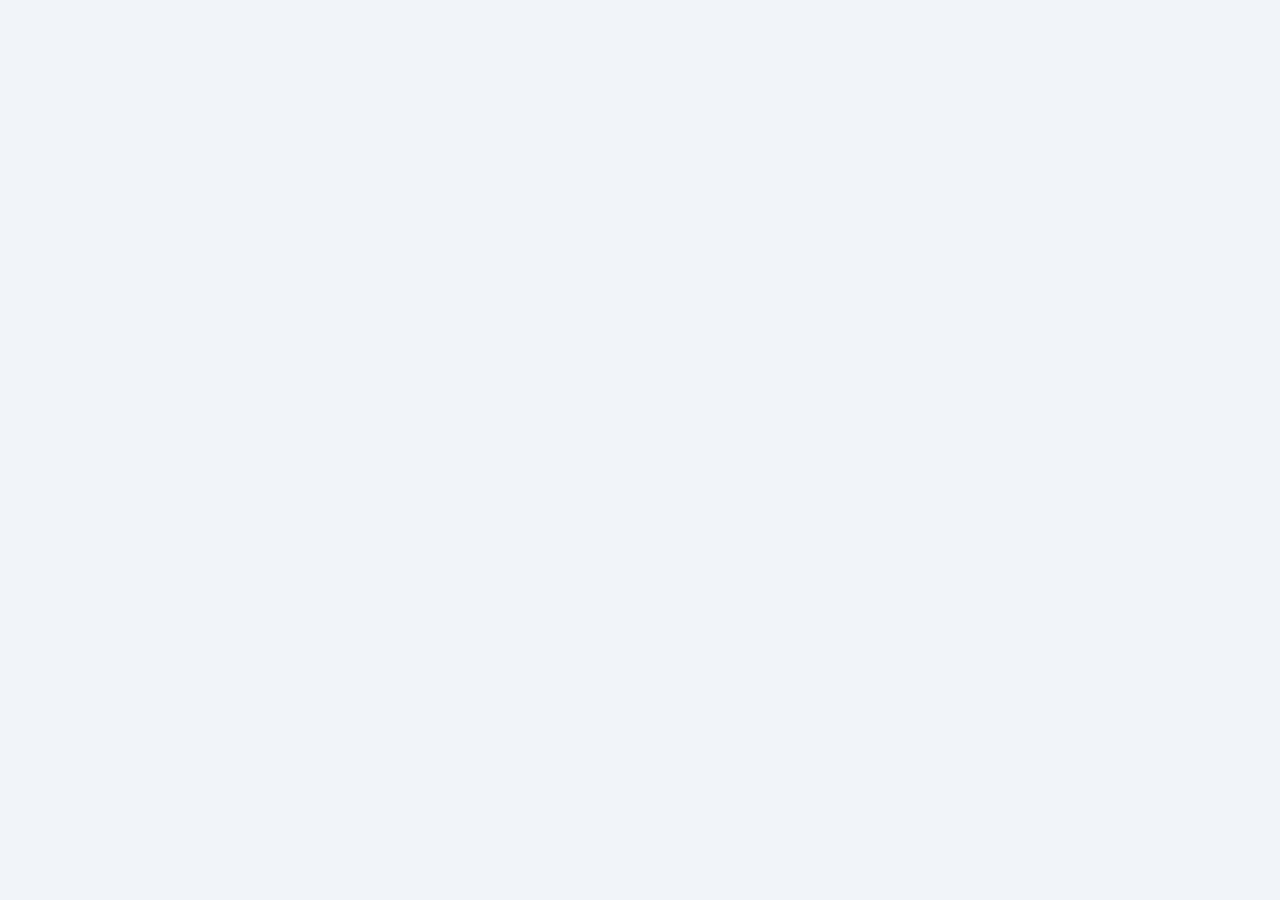
==== commit 3900e0da: "BIG file split" ====
--- a/index.html
+++ b/index.html
@@ -7,6 +7,7 @@
   <link rel="icon" type="image/x-icon" href="favicon.ico">
   <link rel="apple-touch-icon" href="favicon-192.png">
 
+  <script src="https://cdn.jsdelivr.net/npm/chart.js@4.4.2/dist/chart.umd.min.js"></script>
   <script src="https://www.gstatic.com/firebasejs/9.23.0/firebase-app-compat.js"></script>
   <script src="https://www.gstatic.com/firebasejs/9.23.0/firebase-auth-compat.js"></script>
   <script src="https://www.gstatic.com/firebasejs/9.23.0/firebase-database-compat.js"></script>
@@ -14,10 +15,10 @@
 
   <meta http-equiv="Content-Security-Policy" content="
     default-src 'self';
-    script-src 'self' https://www.gstatic.com https://apis.google.com https://*.firebasedatabase.app;
+    script-src 'self' https://www.gstatic.com https://apis.google.com https://*.firebasedatabase.app https://cdn.jsdelivr.net;
     style-src 'self';
     img-src 'self' data: https://lh3.googleusercontent.com https://*.googleusercontent.com https:;
-    connect-src 'self' https://www.gstatic.com https://*.googleapis.com https://*.firebaseapp.com https://*.firebasedatabase.app wss://*.firebasedatabase.app https://*.firebaseio.com wss://*.firebaseio.com https://securetoken.googleapis.com https://identitytoolkit.googleapis.com https://www.googleapis.com https://firebasestorage.googleapis.com;
+    connect-src 'self' https://www.gstatic.com https://*.googleapis.com https://*.firebaseapp.com https://*.firebasedatabase.app wss://*.firebasedatabase.app https://*.firebaseio.com wss://*.firebaseio.com https://securetoken.googleapis.com https://identitytoolkit.googleapis.com https://www.googleapis.com https://firebasestorage.googleapis.com https://date.nager.at;
     frame-src 'self' https://accounts.google.com https://*.firebaseapp.com https://*.google.com;
     font-src 'self';
     object-src 'none';
@@ -155,6 +156,7 @@
           <div class="ntab" id="nt-wk">Week</div>
           <div class="ntab" id="nt-ls">List</div>
           <div class="ntab" id="nt-rp">Reports</div>
+          <div class="ntab" id="nt-an">📊 Analytics</div>
         </div>
       </div>
 
@@ -193,21 +195,20 @@
       <button class="btn btn-s btn-sm adm-clear-btn" id="btn-adm-clear">✕ Clear</button>
     </div>
 
+    <!-- Shared prev/next nav — visible for tl, wk, ls views; hidden for rp -->
+    <div class="cal-nav adm-nav" id="adm-nav">
+      <div class="cal-nav-side cal-nav-prev">
+        <button class="btn btn-s btn-sm" id="btn-adm-prev">← Prev</button>
+      </div>
+      <div class="cal-nav-main">
+        <div class="cal-lbl" id="adm-lbl"></div>
+      </div>
+      <div class="cal-nav-side cal-nav-next">
+        <button class="btn btn-s btn-sm" id="btn-adm-next">Next →</button>
+      </div>
+    </div>
+
     <div id="vw-tl">
-      <div class="cal-nav adm-nav">
-        <div class="cal-nav-side cal-nav-prev">
-          <button class="btn btn-s btn-sm" id="btn-adm-prev">← Prev</button>
-        </div>
-
-        <div class="cal-nav-main">
-          <div class="cal-lbl" id="adm-lbl"></div>
-        </div>
-
-        <div class="cal-nav-side cal-nav-next">
-          <button class="btn btn-s btn-sm" id="btn-adm-next">Next →</button>
-        </div>
-      </div>
-
       <div class="tl-scroll">
         <table class="tl" id="tl-tbl"></table>
       </div>
@@ -282,6 +283,205 @@
         </div>
       </div>
     </div>
+
+    <!-- ══════════════════════════════
+         ANALYTICS VIEW (FE-01 → FE-20)
+    ══════════════════════════════ -->
+    <div id="vw-an" style="display:none">
+
+      <!-- FE-02 — Global analytics filter bar -->
+      <div class="an-fbar" id="an-fbar">
+        <div class="fg-f">
+          <span class="flbl">From</span>
+          <input type="date" id="an-from" class="fsel">
+        </div>
+        <div class="fg-f">
+          <span class="flbl">To</span>
+          <input type="date" id="an-to" class="fsel">
+        </div>
+        <div class="fg-f">
+          <span class="flbl">Country</span>
+          <select id="an-country" class="fsel"><option value="">All countries</option></select>
+        </div>
+        <div class="fg-f">
+          <span class="flbl">Client</span>
+          <select id="an-client" class="fsel"><option value="">All clients</option></select>
+        </div>
+        <div class="fg-f">
+          <span class="flbl">Factory</span>
+          <select id="an-factory" class="fsel"><option value="">All factories</option></select>
+        </div>
+        <div class="fg-f">
+          <span class="flbl">Controller</span>
+          <select id="an-ctrl" class="fsel"><option value="">All controllers</option></select>
+        </div>
+        <button class="btn btn-s btn-sm" id="an-clear">✕ Clear</button>
+        <button class="btn btn-p btn-sm" id="an-apply">↺ Apply</button>
+      </div>
+
+      <!-- FE-01 — Analytics sub-tab bar -->
+      <div class="an-tabs" id="an-tabs">
+        <button class="an-tab on" data-anltab="overview">Overview</button>
+        <button class="an-tab" data-anltab="visibility">Visibility</button>
+        <button class="an-tab" data-anltab="capacity">Capacity</button>
+        <button class="an-tab" data-anltab="clients">Clients</button>
+        <button class="an-tab" data-anltab="forecast">Forecast</button>
+      </div>
+
+      <!-- FE-04 — OVERVIEW TAB -->
+      <div class="an-panel" id="an-panel-overview">
+        <div class="an-kpi-row" id="an-ov-kpis"></div>
+        <div class="an-charts-grid">
+          <div class="an-chart-card">
+            <div class="an-card-t">Visibility Trend
+              <span class="an-tip-icon" data-tip="Booked half-days per month — shows how your booking pipeline evolves over time.">?</span>
+            </div>
+            <div class="an-chart-wrap"><canvas id="an-ov-vis-chart"></canvas></div>
+          </div>
+          <div class="an-chart-card">
+            <!-- FE-05 — Lead time distribution -->
+            <div class="an-card-t">Lead Time Distribution
+              <span class="an-tip-icon" data-tip="How far in advance bookings are created (service date minus booking creation date).">?</span>
+            </div>
+            <div class="an-chart-wrap"><canvas id="an-ov-lt-chart"></canvas></div>
+          </div>
+          <div class="an-chart-card">
+            <!-- FE-10 — Country fill rate -->
+            <div class="an-card-t">Fill Rate by Country
+              <span class="an-tip-icon" data-tip="Fill rate = booked half-days ÷ available half-days. Stacked bar: blue = booked, green = available-unbooked.">?</span>
+            </div>
+            <div class="an-chart-wrap"><canvas id="an-ov-fr-chart"></canvas></div>
+          </div>
+        </div>
+        <div class="an-tables-row">
+          <div class="an-tbl-card">
+            <div class="an-card-head">
+              <span class="an-card-t">Top Client Visibility</span>
+              <button class="btn btn-s btn-sm" id="an-ov-cli-csv">⬇ CSV</button>
+            </div>
+            <div class="ov-x-auto" id="an-ov-cli-body"></div>
+          </div>
+          <div class="an-tbl-card">
+            <div class="an-card-head">
+              <span class="an-card-t">Controller Fill Summary</span>
+              <button class="btn btn-s btn-sm" id="an-ov-ctrl-csv">⬇ CSV</button>
+            </div>
+            <div class="ov-x-auto" id="an-ov-ctrl-body"></div>
+          </div>
+        </div>
+      </div>
+
+      <!-- FE-11 — VISIBILITY TAB -->
+      <div class="an-panel" id="an-panel-visibility" style="display:none">
+        <div class="an-kpi-row" id="an-vis-kpis"></div>
+        <div class="an-charts-grid">
+          <div class="an-chart-card">
+            <div class="an-card-t">Lead Time Distribution</div>
+            <div class="an-chart-wrap"><canvas id="an-vis-lt-chart"></canvas></div>
+          </div>
+          <div class="an-chart-card">
+            <!-- FE-06 — Visibility trend -->
+            <div class="an-card-t">Visibility Trend (monthly)</div>
+            <div class="an-chart-wrap"><canvas id="an-vis-trend-chart"></canvas></div>
+          </div>
+          <div class="an-chart-card">
+            <!-- FE-12 — Future booked capacity -->
+            <div class="an-card-t">Future Booked Capacity
+              <span class="an-tip-icon" data-tip="Total booked half-days per future window.">?</span>
+            </div>
+            <div class="an-chart-wrap"><canvas id="an-vis-cap-chart"></canvas></div>
+          </div>
+        </div>
+        <div class="an-tbl-card">
+          <div class="an-card-head">
+            <!-- FE-07 — Client visibility table -->
+            <span class="an-card-t">Client Visibility Ranking</span>
+            <button class="btn btn-s btn-sm" id="an-vis-cli-csv">⬇ CSV</button>
+          </div>
+          <div class="ov-x-auto" id="an-vis-cli-body"></div>
+        </div>
+      </div>
+
+      <!-- FE-08 — CAPACITY TAB -->
+      <div class="an-panel" id="an-panel-capacity" style="display:none">
+        <div class="an-kpi-row" id="an-cap-kpis"></div>
+        <div class="an-charts-grid">
+          <div class="an-chart-card">
+            <div class="an-card-t">Fill Rate by Country
+              <span class="an-tip-icon" data-tip="Fill rate = booked ÷ available. Only months/controllers where availability has been set are counted.">?</span>
+            </div>
+            <div class="an-chart-wrap"><canvas id="an-cap-fr-chart"></canvas></div>
+          </div>
+          <div class="an-chart-card">
+            <div class="an-card-t">Fill Rate Trend (last 6 months)</div>
+            <div class="an-chart-wrap"><canvas id="an-cap-trend-chart"></canvas></div>
+          </div>
+        </div>
+        <div class="an-tbl-card">
+          <div class="an-card-head">
+            <!-- FE-09 — Controller fill rate table -->
+            <span class="an-card-t">Controller Fill Rates</span>
+            <button class="btn btn-s btn-sm" id="an-cap-ctrl-csv">⬇ CSV</button>
+          </div>
+          <div class="ov-x-auto" id="an-cap-ctrl-body"></div>
+        </div>
+      </div>
+
+      <!-- FE-13 — CLIENTS TAB -->
+      <div class="an-panel" id="an-panel-clients" style="display:none">
+        <div class="an-kpi-row" id="an-cli-kpis"></div>
+        <div class="an-charts-grid">
+          <div class="an-chart-card">
+            <div class="an-card-t">Client Segments
+              <span class="an-tip-icon" data-tip="Strategic: avg lead time ≥ 60d. Standard: 15–60d. Reactive: &lt; 15d.">?</span>
+            </div>
+            <div class="an-chart-wrap"><canvas id="an-cli-seg-chart"></canvas></div>
+          </div>
+          <div class="an-chart-card">
+            <div class="an-card-t">Avg Lead Time by Client (top 10)</div>
+            <div class="an-chart-wrap"><canvas id="an-cli-lt-chart"></canvas></div>
+          </div>
+          <div class="an-chart-card">
+            <div class="an-card-t">Future Booked Capacity by Client (top 10, next 90d)</div>
+            <div class="an-chart-wrap"><canvas id="an-cli-cap-chart"></canvas></div>
+          </div>
+        </div>
+        <div class="an-tbl-card">
+          <div class="an-card-head">
+            <span class="an-card-t">Client Visibility Table</span>
+            <button class="btn btn-s btn-sm" id="an-cli-tbl-csv">⬇ CSV</button>
+          </div>
+          <div class="ov-x-auto" id="an-cli-tbl-body"></div>
+        </div>
+      </div>
+
+      <!-- FE-14 — FORECAST TAB -->
+      <div class="an-panel" id="an-panel-forecast" style="display:none">
+        <div class="an-kpi-row" id="an-fc-kpis"></div>
+        <div class="an-charts-grid">
+          <div class="an-chart-card an-chart-wide">
+            <div class="an-card-t">Future Available vs Booked by Country
+              <span class="an-tip-icon" data-tip="Blue = booked next 30d. Indigo = booked next 90d. Green = remaining available in next 90d. Based on current known bookings and availability rules.">?</span>
+            </div>
+            <div class="an-chart-wrap"><canvas id="an-fc-country-chart"></canvas></div>
+          </div>
+        </div>
+        <!-- FE-15 — Alert list -->
+        <div class="an-alerts-section">
+          <div class="an-card-t an-alerts-title">📢 Alerts</div>
+          <div id="an-alerts-body"></div>
+        </div>
+        <div class="an-tbl-card">
+          <div class="an-card-head">
+            <span class="an-card-t">Remaining Sellable Capacity</span>
+            <button class="btn btn-s btn-sm" id="an-fc-cap-csv">⬇ CSV</button>
+          </div>
+          <div class="ov-x-auto" id="an-fc-cap-body"></div>
+        </div>
+      </div>
+
+    </div><!-- /vw-an -->
+
   </div>
 </div>
 
@@ -477,22 +677,19 @@
       <input type="hidden" id="ms-type">
     </div>
     <div class="fg"><label class="lbl">Client</label><select id="ms-client" class="sel"><option value="">Select client…</option></select></div>
-    <div class="fg"><label class="lbl">Factory</label><select id="ms-factory" class="sel"><option value="">Select factory…</option></select></div>
-    <div class="row2">
-      <div class="fg"><label class="lbl">Expected Qty <span class="lbl-opt">(opt.)</span></label><input type="number" id="ms-eqty" class="inp inp-num" placeholder="—" min="0" step="1"></div>
-      <div class="fg"><label class="lbl">Final Qty <span class="lbl-opt">(opt.)</span></label><input type="number" id="ms-fqty" class="inp inp-num" placeholder="—" min="0" step="1"></div>
-    </div>
+
+    <!-- Manufacturers list (Feature 3+4: per-manufacturer factory + qty + docs) -->
+    <div class="fg">
+      <label class="lbl">Manufacturers</label>
+      <div id="ms-mfrs-list" class="mfrs-list"></div>
+      <button type="button" class="btn btn-s btn-sm" id="btn-add-mfr">+ Add another manufacturer</button>
+    </div>
+
     <div class="fg"><label class="lbl">Notes <span class="lbl-opt">(opt.)</span></label><textarea id="ms-notes" class="inp ta" placeholder="Additional notes…"></textarea></div>
-    <!-- Documents section — visible in edit mode only -->
-    <div class="fg" id="ms-docs-wrap" style="display:none">
-      <label class="lbl">Documents</label>
-      <div id="ms-docs-list" class="docs-list"></div>
-      <label class="btn btn-s btn-sm docs-upload-btn" id="ms-doc-upload-lbl">
-        ⬆ Upload document
-        <input type="file" id="ms-doc-input" accept=".pdf,.xlsx,.xls,.csv,.jpg,.jpeg,.png,.gif,.webp,.mp4,.mov,.avi" style="display:none">
-      </label>
-      <div id="ms-doc-status"></div>
-    </div>
+    <!-- Holiday warning (Feature 6) -->
+    <div id="ms-holiday-warn" class="holiday-warn" style="display:none"></div>
+    <!-- Hidden file input used by per-manufacturer upload buttons -->
+    <input type="file" id="ms-doc-input" accept=".pdf,.xlsx,.xls,.csv,.jpg,.jpeg,.png,.gif,.webp,.mp4,.mov,.avi" style="display:none">
     <div id="ms-err" class="err-msg"></div>
     <div class="mfoot">
       <button class="btn btn-d btn-sm ml d-none" id="ms-del">Delete</button>
@@ -708,6 +905,28 @@
   </div>
 </div>
 
+<!-- Foundation (load first — no dependencies) -->
+<script src="utils.js"></script>
+<script src="holidays.js"></script>
+<script src="entry-helpers.js"></script>
+<script src="firebase.js"></script>
+<script src="cache.js"></script>
+<script src="ui.js"></script>
+<!-- Core -->
+<script src="setup-auth.js"></script>
 <script src="app.js"></script>
+<!-- Feature modules -->
+<script src="calendar.js"></script>
+<script src="booking.js"></script>
+<script src="availability.js"></script>
+<script src="admin.js"></script>
+<script src="settings.js"></script>
+<script src="offday-drive.js"></script>
+<script src="reports.js"></script>
+<script src="manager.js"></script>
+<script src="documents.js"></script>
+<script src="analytics.js"></script>
+<!-- Bootstrap (must be last) -->
+<script src="events.js"></script>
 </body>
 </html>
--- a/style.css
+++ b/style.css
@@ -989,4 +989,177 @@
 .mgr-doc-status.uploading{color:var(--txs);font-style:italic}
 .mgr-doc-status.ok{color:#059669}
 .mgr-doc-status.err{color:#dc2626}
+
+/* ═══════════════════════════════════════════════
+   ANALYTICS PANEL  (FE-01 → FE-20)
+═══════════════════════════════════════════════ */
+
+/* FE-02 — Filter bar */
+.an-fbar{display:flex;gap:.6rem;flex-wrap:wrap;align-items:flex-end;background:#fff;border:1px solid var(--bdr);border-radius:var(--r);padding:.75rem;margin-bottom:.9rem;box-shadow:var(--sh)}
+
+/* FE-01 — Sub-tab bar */
+.an-tabs{display:flex;gap:0;margin-bottom:1rem;border-bottom:2px solid var(--bdr)}
+.an-tab{padding:.5rem 1.1rem;border:none;background:transparent;font-size:.8rem;font-weight:700;cursor:pointer;color:var(--txs);border-bottom:2px solid transparent;margin-bottom:-2px;transition:all .14s;border-radius:0}
+.an-tab:hover{color:var(--p)}
+.an-tab.on{color:var(--p);border-bottom-color:var(--p)}
+
+/* FE-03 — KPI cards (overview metrics row) */
+.an-kpi-row{display:grid;grid-template-columns:repeat(auto-fit,minmax(155px,1fr));gap:.65rem;margin-bottom:1rem}
+.kpi-card{background:#fff;border:1px solid var(--bdr);border-radius:var(--r);padding:1rem;box-shadow:var(--sh);position:relative;overflow:hidden}
+.kpi-title{font-size:.65rem;font-weight:800;color:var(--txs);text-transform:uppercase;letter-spacing:.05em;margin-bottom:.3rem;display:flex;align-items:center;gap:.3rem}
+.kpi-value{font-size:1.65rem;font-weight:800;color:var(--tx);line-height:1.1;margin-bottom:.25rem;word-break:break-word}
+.kpi-delta{font-size:.73rem;font-weight:700;display:flex;align-items:center;gap:.2rem}
+.kpi-up{color:#16a34a}.kpi-dn{color:var(--danger)}.kpi-neutral{color:var(--txs)}
+
+/* Loading skeleton (FE-16) */
+.kpi-skel .kpi-value,.kpi-skel .kpi-delta{background:#e2e8f0;border-radius:4px;color:transparent;animation:skel-pulse 1.4s ease-in-out infinite}
+@keyframes skel-pulse{0%,100%{opacity:1}50%{opacity:.4}}
+
+/* Charts grid */
+.an-charts-grid{display:grid;grid-template-columns:repeat(auto-fit,minmax(280px,1fr));gap:.7rem;margin-bottom:1rem}
+.an-chart-card{background:#fff;border:1px solid var(--bdr);border-radius:var(--r);padding:1rem;box-shadow:var(--sh)}
+.an-chart-wide{grid-column:1/-1}
+.an-card-t{font-size:.78rem;font-weight:800;color:var(--tx);margin-bottom:.7rem;display:flex;align-items:center;gap:.35rem}
+.an-chart-wrap{position:relative;height:220px}
+.an-chart-wrap canvas{max-width:100%}
+
+/* Tables layout */
+.an-tables-row{display:grid;grid-template-columns:repeat(auto-fit,minmax(300px,1fr));gap:.7rem;margin-bottom:1rem}
+.an-tbl-card{background:#fff;border:1px solid var(--bdr);border-radius:var(--r);box-shadow:var(--sh);overflow:hidden;margin-bottom:1rem}
+.an-card-head{padding:.65rem 1rem;border-bottom:1px solid var(--bdr);display:flex;align-items:center;justify-content:space-between}
+.an-card-head .an-card-t{margin-bottom:0}
+
+/* Analytics table (FE-07, FE-09, FE-17) */
+.an-tbl{width:100%;border-collapse:collapse;font-size:.78rem}
+.an-tbl th{background:#f8fafc;padding:.48rem .75rem;text-align:left;font-size:.63rem;font-weight:800;color:var(--txs);text-transform:uppercase;letter-spacing:.04em;border-bottom:1px solid var(--bdr);white-space:nowrap;cursor:pointer;user-select:none}
+.an-tbl th:hover{color:var(--p)}
+.an-tbl th.sort-asc::after{content:' ▲';color:var(--p)}
+.an-tbl th.sort-desc::after{content:' ▼';color:var(--p)}
+.an-tbl td{padding:.42rem .75rem;border-bottom:1px solid var(--bdr);vertical-align:middle;white-space:nowrap}
+.an-tbl tr:last-child td{border-bottom:none}
+.an-tbl tr:hover td{background:#f8fafc}
+.an-tbl-scroll{max-height:420px;overflow-y:auto}
+.an-tbl-sticky thead th{position:sticky;top:0;z-index:1}
+
+/* FE-09 — Utilization status badges */
+.an-status{display:inline-flex;align-items:center;padding:.15rem .5rem;border-radius:999px;font-size:.66rem;font-weight:700;white-space:nowrap}
+.an-status-good{background:#dcfce7;color:#166534}
+.an-status-warn{background:#fef9c3;color:#854d0e}
+.an-status-crit{background:#fee2e2;color:#991b1b}
+.an-status-na{background:#f1f5f9;color:var(--txs)}
+
+/* Trend indicators */
+.an-trend-up{color:#16a34a;font-weight:700}
+.an-trend-dn{color:var(--danger);font-weight:700}
+.an-trend-flat{color:var(--txs);font-weight:700}
+
+/* Fill rate mini-bar (FE-09) */
+.an-fr-bar-wrap{display:flex;align-items:center;gap:.45rem;min-width:100px}
+.an-fr-bar{flex:1;height:7px;border-radius:4px;background:#f1f5f9;overflow:hidden}
+.an-fr-fill{height:100%;border-radius:4px;background:var(--p);transition:width .3s}
+.an-fr-pct{font-size:.72rem;font-weight:700;min-width:38px;color:var(--tx)}
+
+/* Pagination (FE-07, FE-09) */
+.an-pagination{display:flex;align-items:center;gap:.4rem;padding:.5rem .75rem;border-top:1px solid var(--bdr);font-size:.75rem;color:var(--txs)}
+.an-page-btn{padding:.2rem .6rem;border:1.5px solid var(--bdr);border-radius:var(--r);background:#fff;font-size:.72rem;font-weight:600;cursor:pointer;transition:all .13s}
+.an-page-btn:hover{border-color:var(--p);color:var(--p)}
+.an-page-btn:disabled{opacity:.38;cursor:default}
+.an-page-info{flex:1;text-align:center}
+
+/* FE-16 — Empty / error states */
+.an-empty{padding:2.5rem 1rem;text-align:center;color:var(--txs)}
+.an-empty-ic{font-size:2rem;margin-bottom:.4rem}
+.an-empty-t{font-size:.88rem;font-weight:700}
+.an-empty-s{font-size:.76rem;margin-top:.2rem}
+.an-error-banner{background:#fef2f2;border:1px solid #fca5a5;border-radius:var(--r);padding:.7rem 1rem;color:#991b1b;font-size:.82rem;display:flex;align-items:center;gap:.5rem;margin-bottom:.7rem}
+
+/* FE-20 — Tooltip trigger icon */
+.an-tip-icon{display:inline-flex;align-items:center;justify-content:center;width:15px;height:15px;border-radius:50%;background:var(--bdr);color:var(--txs);font-size:.6rem;font-weight:800;cursor:help;flex-shrink:0;line-height:1}
+
+/* FE-15 — Alerts section */
+.an-alerts-section{background:#fff;border:1px solid var(--bdr);border-radius:var(--r);padding:1rem;box-shadow:var(--sh);margin-bottom:1rem}
+.an-alerts-title{margin-bottom:.7rem}
+.an-alert-item{display:flex;align-items:flex-start;gap:.6rem;padding:.5rem .6rem;border-radius:6px;margin-bottom:.35rem;font-size:.8rem;cursor:pointer;transition:filter .13s}
+.an-alert-item:hover{filter:brightness(.97)}
+.an-alert-crit{background:#fef2f2;color:#991b1b}
+.an-alert-warn{background:#fffbeb;color:#92400e}
+.an-alert-info{background:#eff6ff;color:#1d4ed8}
+.an-alert-ico{font-size:1rem;flex-shrink:0;margin-top:.05rem}
+.an-alert-txt{flex:1;line-height:1.45}
+.an-alert-lbl{font-weight:800}
+.an-alert-sub{font-size:.73rem;opacity:.85;margin-top:.1rem}
+.an-no-alerts{color:var(--txs);font-size:.82rem;padding:.3rem 0}
+
+/* Responsive overrides (FE-19) */
+@media(max-width:768px){
+  .an-charts-grid{grid-template-columns:1fr}
+  .an-chart-wide{grid-column:1}
+  .an-tables-row{grid-template-columns:1fr}
+  .an-kpi-row{grid-template-columns:repeat(2,1fr)}
+  .an-chart-wrap{height:180px}
+}
+@media(max-width:480px){
+  .an-kpi-row{grid-template-columns:1fr 1fr}
+  .kpi-value{font-size:1.3rem}
+}
 .set-card-mt{margin-top:1rem}
+
+/* ═══════════════════════════════════════════════════════════
+   FEATURE UPDATES — April 2026
+   1: Paperclip indicator · 2: Controller split slots · 3+4: Multi-manufacturer
+   5: Public holidays (Nager.Date) · 6: Recurring skip-holiday
+═══════════════════════════════════════════════════════════ */
+
+/* F1: Paperclip icon shown on chips / rows / timeline halves that have documents */
+.has-docs-icon{display:inline-block;margin-left:.22rem;font-size:.7rem;line-height:1;opacity:.85}
+.tl-half.has-docs{position:relative}
+.tl-half.has-docs::after{content:"📎";position:absolute;top:-1px;right:1px;font-size:.58rem;line-height:1;opacity:.95;pointer-events:none}
+.cl-docs-badge{display:inline-flex;align-items:center;gap:.15rem;font-size:.7rem;padding:1px 5px;border-radius:999px;background:#e0e7ff;color:#3730a3;margin-left:.35rem;font-weight:600}
+
+/* F2: AM/PM split inside month & week cells for controllers */
+.cal-day .dslots{display:flex;flex-direction:column;gap:2px}
+.dslot-half{display:flex;flex-direction:column;gap:1px;padding:1px 0;border-radius:3px;min-height:14px;position:relative}
+.dslot-half-lbl{position:absolute;left:2px;top:0;font-size:.52rem;font-weight:800;color:#94a3b8;text-transform:uppercase;letter-spacing:.04em;pointer-events:none;opacity:.7}
+.dslot-half.dslot-am{background:rgba(209,250,229,.38);border-top:1px dashed rgba(16,185,129,.4)}
+.dslot-half.dslot-pm{background:rgba(254,243,199,.4);border-top:1px dashed rgba(245,158,11,.4)}
+.dslot-half .chip{margin-left:16px}
+.week-day-body{display:flex;flex-direction:column;gap:3px}
+.week-half{display:flex;flex-direction:column;gap:2px;padding:2px 4px;border-radius:4px;min-height:18px}
+.week-half-lbl{font-size:.52rem;font-weight:800;color:#94a3b8;text-transform:uppercase;letter-spacing:.04em;margin-bottom:1px}
+.week-half.week-am{background:rgba(209,250,229,.42);border-left:2px solid #10b981}
+.week-half.week-pm{background:rgba(254,243,199,.45);border-left:2px solid #f59e0b}
+
+/* F5: Holiday highlighting on controller calendar */
+.cal-day.is-holiday{background:#fff7ed;border-color:#fdba74}
+.cal-day.is-holiday .dn{color:#c2410c}
+.hol-tag{display:inline-block;font-size:.58rem;font-weight:700;padding:1px 4px;border-radius:3px;background:#fb923c;color:#fff;margin-top:1px;line-height:1.2;white-space:nowrap;overflow:hidden;text-overflow:ellipsis;max-width:100%}
+.week-day.is-holiday{background:#fff7ed}
+.week-day.is-holiday .wdd{color:#c2410c}
+.tl-hol-day{background:#fff7ed!important}
+.tl-hol-day-hdr{color:#c2410c!important;position:relative}
+.tl-hol-day-hdr::after{content:"🏖";font-size:.58rem;display:block;line-height:1}
+
+/* F3+F4: Multi-manufacturer modal blocks */
+.mfrs-list{display:flex;flex-direction:column;gap:.65rem;margin-bottom:.5rem}
+.mfr-row{border:1px solid var(--bdr);border-radius:6px;padding:.55rem;background:#f8fafc;position:relative}
+.mfr-row-head{display:flex;align-items:center;justify-content:space-between;margin-bottom:.35rem}
+.mfr-row-num{font-size:.66rem;font-weight:800;color:var(--txs);text-transform:uppercase;letter-spacing:.04em}
+.mfr-row-del{background:none;border:none;color:#dc2626;font-size:.95rem;cursor:pointer;padding:0 .2rem;font-weight:700}
+.mfr-row-del:hover{color:#991b1b}
+.mfr-row .fg{margin-bottom:.4rem}
+.mfr-row .row2{display:grid;grid-template-columns:1fr 1fr;gap:.5rem}
+.mfr-docs-wrap{margin-top:.25rem}
+.mfr-docs-list{display:flex;flex-direction:column;gap:.25rem;margin-bottom:.35rem}
+.mfr-doc-item{display:flex;align-items:center;gap:.35rem;font-size:.74rem;padding:.2rem .35rem;background:#fff;border:1px solid var(--bdr);border-radius:4px}
+.mfr-doc-item a{color:var(--p);text-decoration:none;flex:1;overflow:hidden;text-overflow:ellipsis;white-space:nowrap}
+.mfr-doc-item a:hover{text-decoration:underline}
+.mfr-doc-del{background:none;border:none;color:#dc2626;cursor:pointer;padding:0 .2rem;font-size:.8rem}
+.mfr-doc-status{font-size:.7rem;color:var(--txs);margin-top:.2rem;min-height:1em}
+.mfr-doc-status.err{color:#dc2626}
+.mfr-doc-upload-btn{font-size:.72rem;padding:.25rem .55rem}
+
+/* F6: Holiday warning in booking modal */
+.holiday-warn{background:#fff7ed;border:1px solid #fdba74;border-radius:6px;padding:.5rem .65rem;margin:.4rem 0;font-size:.78rem;color:#9a3412;line-height:1.4}
+.holiday-warn.warn-block{background:#fee2e2;border-color:#fca5a5;color:#991b1b}
+.holiday-skip-summary{font-size:.72rem;color:#9a3412;margin-top:.35rem;font-style:italic}
+
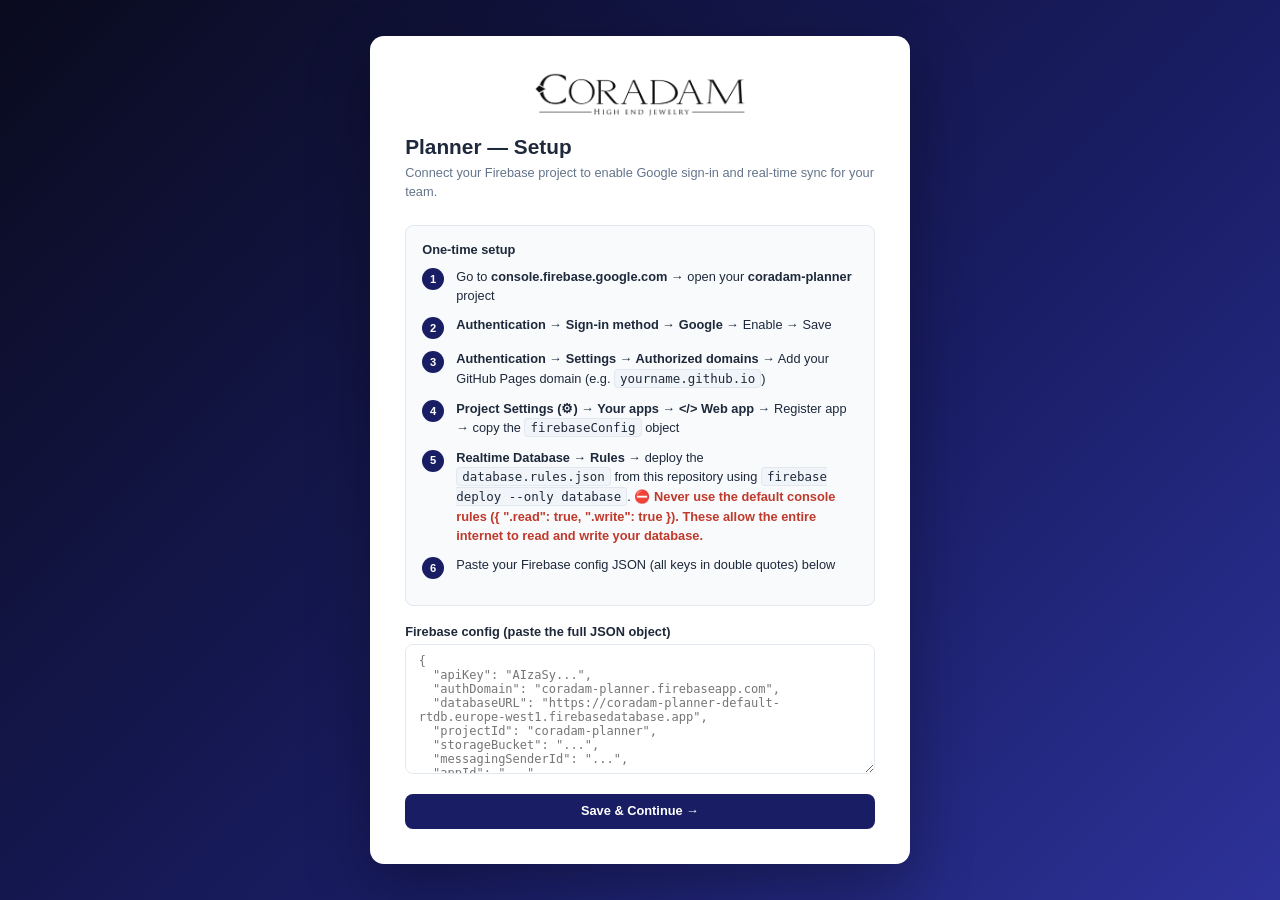
==== commit 1cda383d: "Adding View As feature" ====
--- a/index.html
+++ b/index.html
@@ -31,6 +31,15 @@
 <div class="spin-ov" id="spin"><div class="spinner"></div></div>
 <div class="toast" id="toast"></div>
 <div id="tip"></div>
+
+<!-- ══════════════════════════════
+     IMPERSONATION BANNER
+     Visible whenever super_admin is viewing the app as another user.
+══════════════════════════════ -->
+<div id="imp-bar" class="imp-bar d-none">
+  <span id="imp-bar-label"></span>
+  <button id="btn-imp-exit" class="imp-bar-exit">✕ Exit</button>
+</div>
 
 <!-- ══════════════════════════════
      SETUP SCREEN
@@ -164,6 +173,7 @@
         <button class="btn btn-g btn-sm" id="btn-adm-refresh">↻</button>
         <button class="btn btn-g btn-sm" id="btn-adm-csv">⬆ CSV</button>
         <button class="btn btn-g btn-sm" id="btn-adm-offday">🏖 Off Day</button>
+        <button class="btn btn-g btn-sm" id="btn-adm-viewas">👁 View as</button>
         <button class="btn btn-g btn-sm" id="btn-adm-settings">⚙ Settings</button>
         <img id="adm-avatar" class="hdr-avatar d-none" src="" alt="">
         <button class="btn btn-g btn-sm" id="btn-signout-adm">Sign out</button>
@@ -538,7 +548,6 @@
           <div class="set-head">Danger Zone</div>
           <div class="danger-zone-btns">
             <button class="btn btn-d btn-sm" id="btn-wipe-all">⚠ Wipe ALL data</button>
-            <button class="btn btn-s btn-sm" id="btn-change-cfg">🔧 Change Firebase config</button>
           </div>
         </div>
       </div>
@@ -902,6 +911,18 @@
     <div class="od-sep"></div>
     <div class="lbl">Recorded off days</div>
     <div id="od-list" style="margin-top:.4rem"></div>
+  </div>
+</div>
+
+<!-- Impersonation user picker -->
+<div class="mov" id="m-impersonate">
+  <div class="modal">
+    <div class="mtitle">👁 View app as…</div>
+    <p class="modal-sub">Select a user to see and use the app exactly as they would. A banner will remind you that impersonation is active.</p>
+    <div id="imp-user-list" class="imp-user-list"></div>
+    <div class="mfoot">
+      <button class="btn btn-s" id="btn-imp-cancel">Cancel</button>
+    </div>
   </div>
 </div>
 
--- a/style.css
+++ b/style.css
@@ -1163,3 +1163,19 @@
 .holiday-warn.warn-block{background:#fee2e2;border-color:#fca5a5;color:#991b1b}
 .holiday-skip-summary{font-size:.72rem;color:#9a3412;margin-top:.35rem;font-style:italic}
 
+/* ─── Impersonation banner & picker ─────────────────────────────── */
+.imp-bar{position:fixed;top:0;left:0;right:0;z-index:9999;display:flex;align-items:center;justify-content:space-between;padding:0 1.25rem;height:38px;background:#f59e0b;color:#78350f;font-size:.82rem;font-weight:700;box-shadow:0 2px 8px rgba(0,0,0,.2);gap:.75rem}
+.imp-bar.d-none{display:none}
+.imp-bar-exit{background:rgba(0,0,0,.15);border:none;border-radius:5px;color:inherit;cursor:pointer;font-size:.78rem;font-weight:700;padding:.22rem .7rem;white-space:nowrap;flex-shrink:0}
+.imp-bar-exit:hover{background:rgba(0,0,0,.27)}
+/* When banner active: push sticky headers down so they sit below the banner */
+body.imp-active .hdr{top:38px}
+body.imp-active{padding-top:38px}
+/* User picker list */
+.modal-sub{font-size:.82rem;color:var(--tx2,#64748b);margin:-.45rem 0 .9rem;line-height:1.45}
+.imp-user-list{display:flex;flex-direction:column;gap:.3rem;max-height:400px;overflow-y:auto;margin-bottom:.5rem}
+.imp-user-btn{display:flex;align-items:center;justify-content:space-between;padding:.6rem .85rem;border:1.5px solid var(--bdr);border-radius:8px;background:#fff;cursor:pointer;transition:border-color .12s,background .12s;text-align:left;width:100%}
+.imp-user-btn:hover{border-color:var(--pl);background:#f0f7ff}
+.imp-user-name{font-weight:600;font-size:.88rem;color:var(--tx)}
+.imp-user-meta{font-size:.76rem;color:var(--txs);white-space:nowrap;margin-left:.5rem}
+
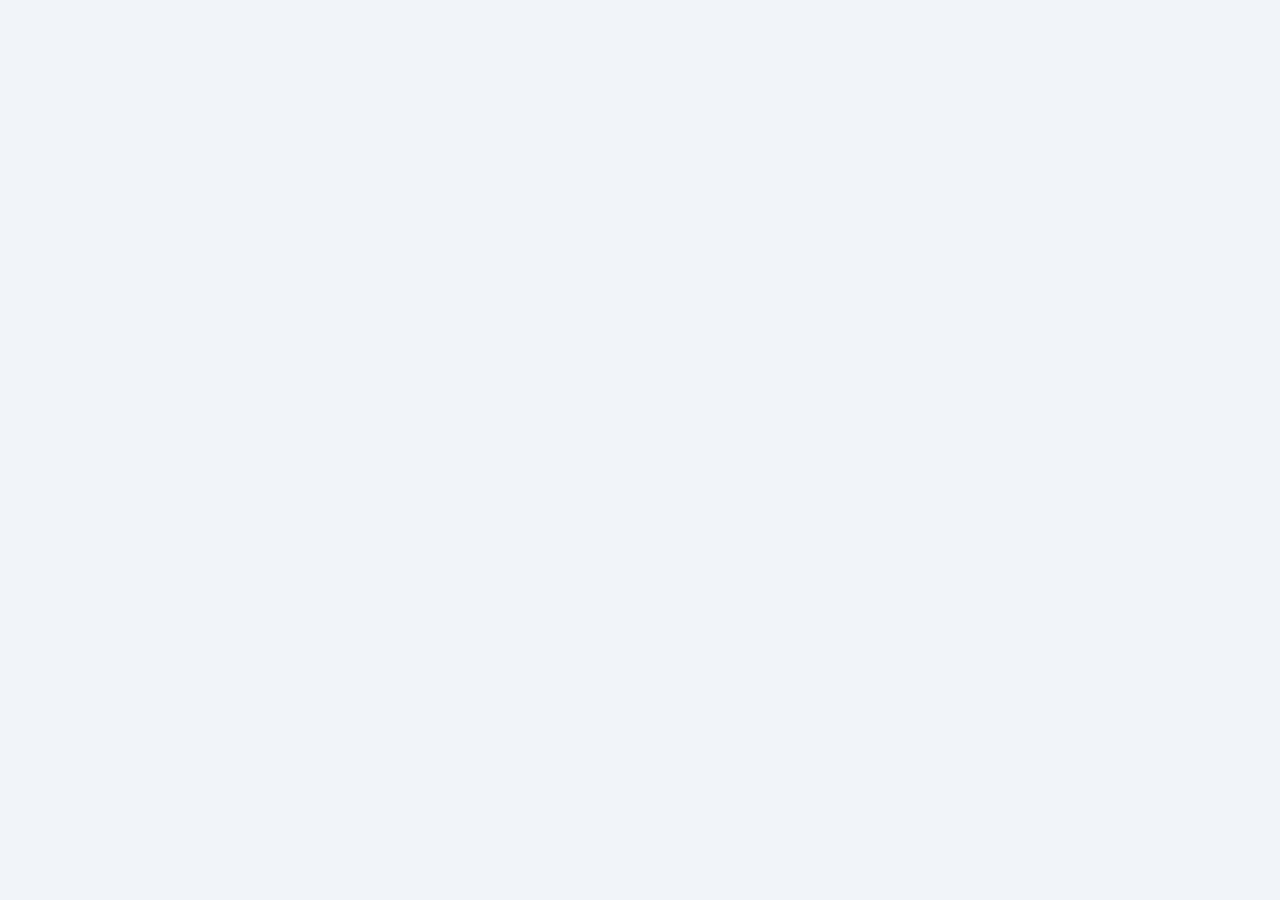
==== commit 14c80a59: "Fix Controller calendar view" ====
--- a/index.html
+++ b/index.html
@@ -146,8 +146,8 @@
       <div class="cal-hdr">Thu</div><div class="cal-hdr">Fri</div><div class="cal-hdr">Sat</div>
       <div class="cal-hdr">Sun</div>
     </div>
-    <div id="cal-week" class="d-none"></div>
-    <div id="cal-list" class="d-none"></div>
+    <div id="cal-week" style="display:none"></div>
+    <div id="cal-list" style="display:none"></div>
   </div>
 </div>
 
